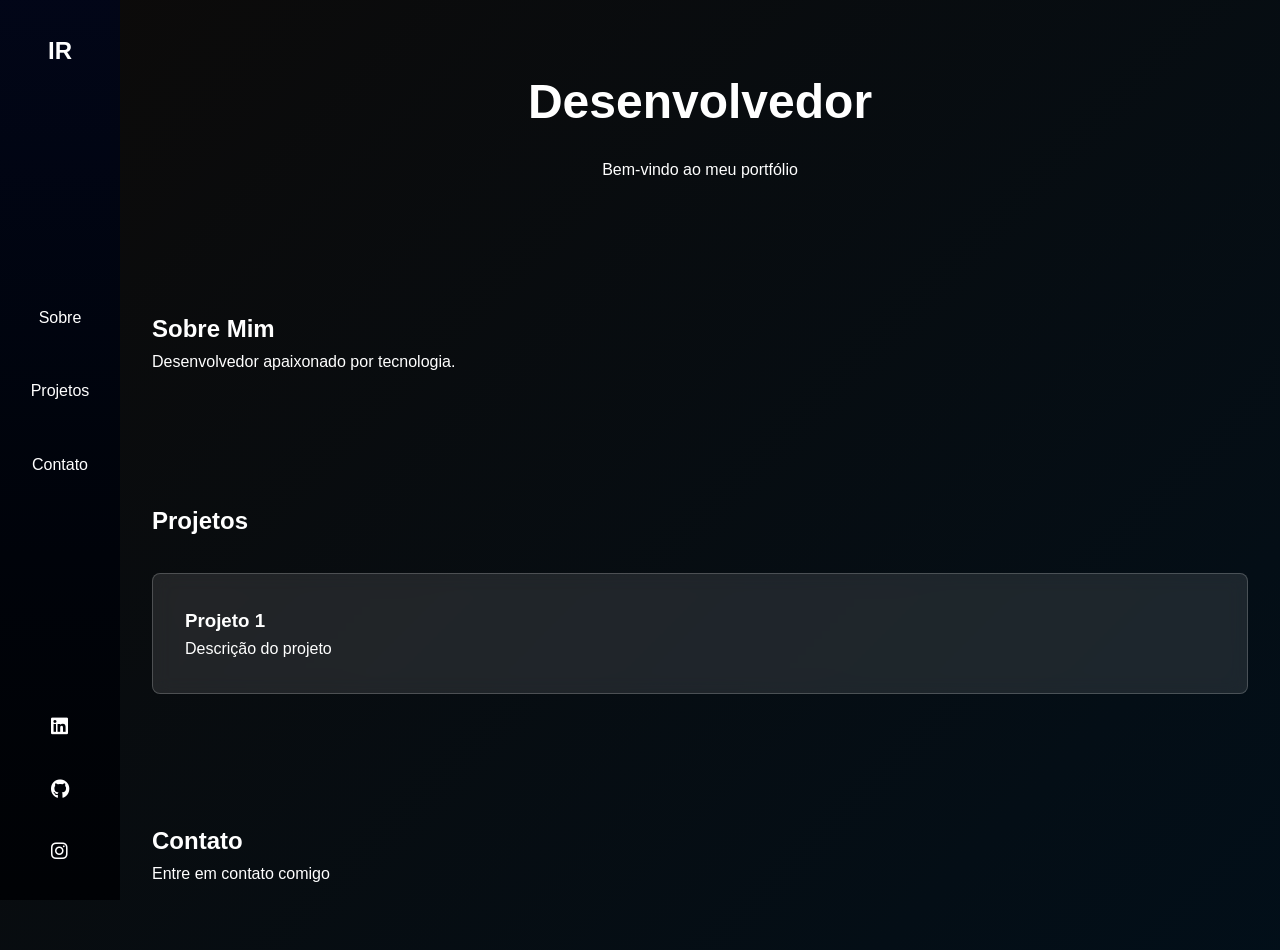
==== index.html @ 5c01c6f6 "Refactor portfolio layout and styles; add social icons and improve responsiveness" ====
<!DOCTYPE html>
<html lang="pt-BR">
<head>
    <meta charset="UTF-8">
    <meta name="viewport" content="width=device-width, initial-scale=1.0">
    <title>Icaro - Portfólio</title>
    <link rel="stylesheet" href="https://cdnjs.cloudflare.com/ajax/libs/font-awesome/6.0.0/css/all.min.css">
    <link rel="stylesheet" href="style.css">
</head>
<body>
    <header>
        <nav>
            <div class="logo">IR</div>
            <ul>
                <li><a href="#sobre">Sobre</a></li>
                <li><a href="#projetos">Projetos</a></li>
                <li><a href="#contato">Contato</a></li>
            </ul>
            <div class="social-icons">
                <a href="#" target="_blank"><i class="fab fa-linkedin"></i></a>
                <a href="#" target="_blank"><i class="fab fa-github"></i></a>
                <a href="#" target="_blank"><i class="fab fa-instagram"></i></a>
            </div>
        </nav>
    </header>

    <main>
        <section id="hero">
            <h2>Desenvolvedor</h2>
            <p>Bem-vindo ao meu portfólio</p>
        </section>

        <section id="sobre">
            <h2>Sobre Mim</h2>
            <p>Desenvolvedor apaixonado por tecnologia.</p>
        </section>

        <section id="projetos">
            <h2>Projetos</h2>
            <div class="projetos-grid">
                <div class="projeto">
                    <h3>Projeto 1</h3>
                    <p>Descrição do projeto</p>
                </div>
            </div>
        </section>

        <section id="contato">
            <h2>Contato</h2>
            <p>Entre em contato comigo</p>
        </section>
    </main>

    <script src="script.js"></script>
</body>
</html>
---- style.css ----
* {
    
    margin: 0;
    padding: 0;
    box-sizing: border-box;
}

body {
    background: linear-gradient(135deg, oklch(14.7% 0.004 49.25), oklch(16% 0.03 240));
    font-family: Arial, sans-serif;
    line-height: 1.6;
    color: white;
    min-height: 100vh;
}

header {
    background: linear-gradient(180deg, oklch(12.9% 0.042 264.695), oklch(10% 0.03 250), oklch(8% 0.02 240));
    color: white;
    position: fixed;
    left: 0;
    top: 0;
    height: 100vh;
    width: 120px;
    z-index: 1000;
}

nav {
    display: flex;
    flex-direction: column;
    align-items: center;
    justify-content: space-between;
    height: 100%;
    padding: 2rem 0;
}

nav ul {
    display: flex;
    flex-direction: column;
    list-style: none;
    gap: 3rem;
    text-align: center;
}

.social-icons {
    display: flex;
    flex-direction: column;
    gap: 2rem;
}

.social-icons a {
    color: white;
    font-size: 1.2rem;
    transition: color 0.3s;
}

.social-icons a:hover {
    color: #ccc;
}

.logo {
    font-size: 1.5rem;
    font-weight: bold;
    color: white;
}

nav a {
    color: white;
    text-decoration: none;
}

main {
    margin-left: 120px;
}

section {
    padding: 4rem 2rem;
    max-width: 1200px;
    margin: 0 auto;
}

#hero {
    text-align: center;
    background: transparent;
}

#hero h2 {
    font-size: 3rem;
    margin-bottom: 1rem;
}

.projetos-grid {
    display: grid;
    grid-template-columns: repeat(auto-fit, minmax(300px, 1fr));
    gap: 2rem;
    margin-top: 2rem;
}

.projeto {
    background: rgba(255, 255, 255, 0.1);
    backdrop-filter: blur(10px);
    padding: 2rem;
    border-radius: 8px;
    border: 1px solid rgba(255, 255, 255, 0.2);
}

@media (max-width: 768px) {
    header {
        width: 100%;
        height: 60px;
        bottom: 0;
        top: auto;
    }
    
    nav {
        flex-direction: row;
        justify-content: space-around;
        padding: 1rem;
        gap: 1rem;
    }
    
    nav ul {
        flex-direction: row;
        gap: 1rem;
    }
    
    main {
        margin-left: 0;
        margin-bottom: 60px;
    }
    
    .social-icons {
        flex-direction: row;
        gap: 1rem;
    }
    
    #hero h2 {
        font-size: 2rem;
    }
}
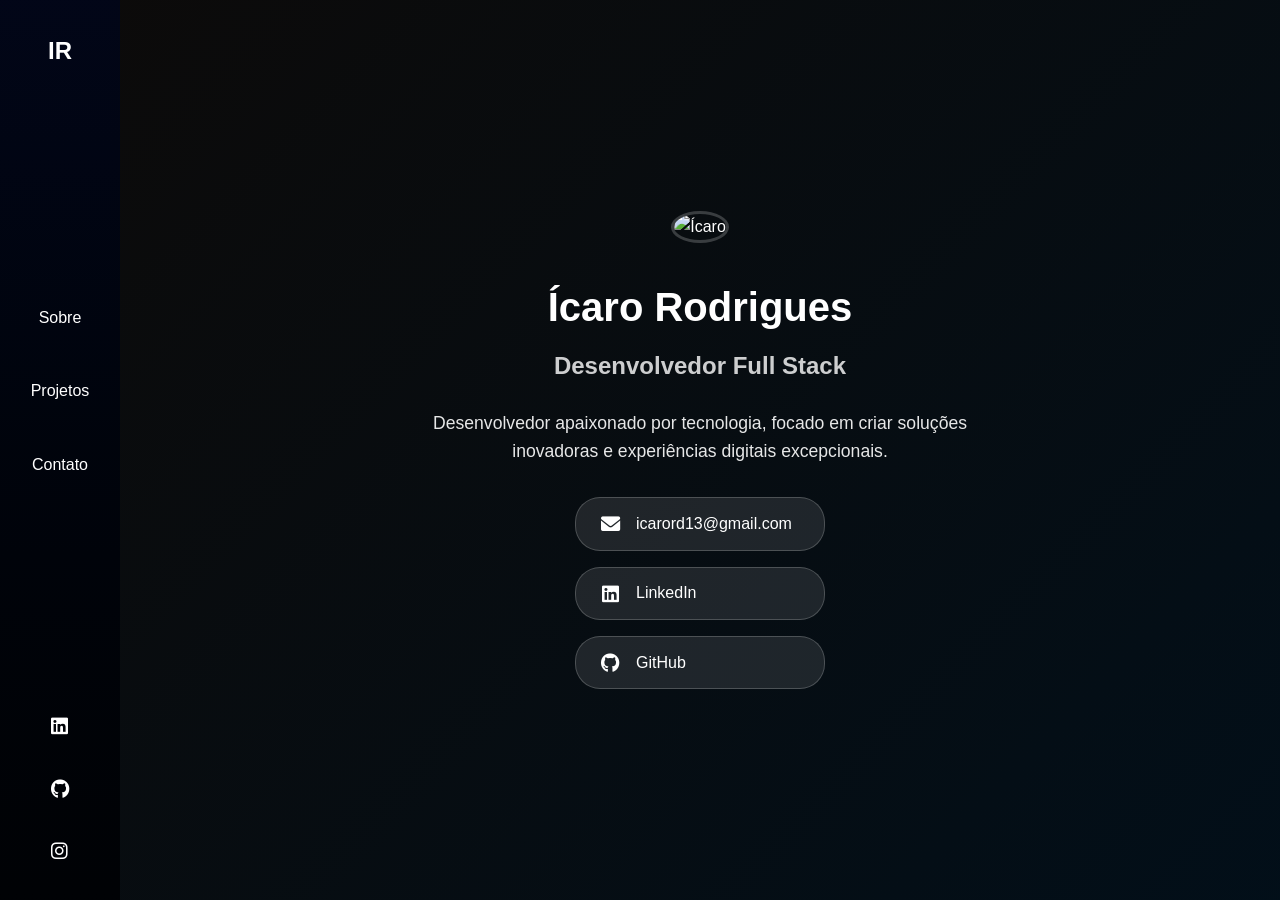
==== commit fd524835: "Add contact and projects pages; enhance about section and styles" ====
--- a/index.html
+++ b/index.html
@@ -12,9 +12,9 @@
         <nav>
             <div class="logo">IR</div>
             <ul>
-                <li><a href="#sobre">Sobre</a></li>
-                <li><a href="#projetos">Projetos</a></li>
-                <li><a href="#contato">Contato</a></li>
+                <li><a href="sobre.html">Sobre</a></li>
+                <li><a href="projetos.html">Projetos</a></li>
+                <li><a href="contato.html">Contato</a></li>
             </ul>
             <div class="social-icons">
                 <a href="#" target="_blank"><i class="fab fa-linkedin"></i></a>
@@ -25,29 +25,30 @@
     </header>
 
     <main>
-        <section id="hero">
-            <h2>Desenvolvedor</h2>
-            <p>Bem-vindo ao meu portfólio</p>
-        </section>
-
-        <section id="sobre">
-            <h2>Sobre Mim</h2>
-            <p>Desenvolvedor apaixonado por tecnologia.</p>
-        </section>
-
-        <section id="projetos">
-            <h2>Projetos</h2>
-            <div class="projetos-grid">
-                <div class="projeto">
-                    <h3>Projeto 1</h3>
-                    <p>Descrição do projeto</p>
+        <section class="home-content">
+            <div class="profile-section">
+                <div class="profile-photo">
+                    <img src="https://via.placeholder.com/200x200/333/fff?text=IR" alt="Ícaro">
+                </div>
+                <h1>Ícaro Rodrigues</h1>
+                <h2>Desenvolvedor Full Stack</h2>
+                <p class="mini-bio">Desenvolvedor apaixonado por tecnologia, focado em criar soluções inovadoras e experiências digitais excepcionais.</p>
+                
+                <div class="home-contacts">
+                    <a href="mailto:icarord13@gmail.com" class="contact-link">
+                        <i class="fas fa-envelope"></i>
+                        <span>icarord13@gmail.com</span>
+                    </a>
+                    <a href="https://www.linkedin.com/in/icarorod21/" target="_blank" class="contact-link">
+                        <i class="fab fa-linkedin"></i>
+                        <span>LinkedIn</span>
+                    </a>
+                    <a href="https://github.com/IcaroSantos21" target="_blank" class="contact-link">
+                        <i class="fab fa-github"></i>
+                        <span>GitHub</span>
+                    </a>
                 </div>
             </div>
-        </section>
-
-        <section id="contato">
-            <h2>Contato</h2>
-            <p>Entre em contato comigo</p>
         </section>
     </main>
 
--- a/style.css
+++ b/style.css
@@ -57,6 +57,195 @@
     color: #ccc;
 }
 
+.logo a {
+    color: white;
+    text-decoration: none;
+}
+
+.active {
+    color: #ccc !important;
+}
+
+.page-content {
+    padding: 4rem 2rem;
+    max-width: 800px;
+    margin: 0 auto;
+}
+
+.about-content h3 {
+    margin: 2rem 0 1rem 0;
+}
+
+.skills-list {
+    list-style: none;
+    display: flex;
+    flex-wrap: wrap;
+    gap: 1rem;
+    margin: 1rem 0;
+}
+
+.skills-list li {
+    background: rgba(255, 255, 255, 0.1);
+    padding: 0.5rem 1rem;
+    border-radius: 20px;
+    border: 1px solid rgba(255, 255, 255, 0.2);
+}
+
+.projeto-links {
+    margin-top: 1rem;
+    display: flex;
+    gap: 1rem;
+}
+
+.projeto-links a {
+    color: white;
+    text-decoration: none;
+    padding: 0.5rem 1rem;
+    background: rgba(255, 255, 255, 0.1);
+    border-radius: 5px;
+    border: 1px solid rgba(255, 255, 255, 0.2);
+    transition: background 0.3s;
+}
+
+.projeto-links a:hover {
+    background: rgba(255, 255, 255, 0.2);
+}
+
+.contact-info {
+    margin: 2rem 0;
+}
+
+.contact-item {
+    display: flex;
+    align-items: center;
+    gap: 1rem;
+    margin: 1rem 0;
+    font-size: 1.1rem;
+}
+
+.contact-item i {
+    width: 20px;
+    text-align: center;
+}
+
+.contact-form {
+    display: flex;
+    flex-direction: column;
+    gap: 1rem;
+    max-width: 500px;
+    margin-top: 2rem;
+}
+
+.contact-form input,
+.contact-form textarea {
+    padding: 1rem;
+    border: 1px solid rgba(255, 255, 255, 0.2);
+    border-radius: 5px;
+    background: rgba(255, 255, 255, 0.1);
+    color: white;
+    font-family: inherit;
+}
+
+.contact-form input::placeholder,
+.contact-form textarea::placeholder {
+    color: rgba(255, 255, 255, 0.7);
+}
+
+.contact-form button {
+    padding: 1rem;
+    background: rgba(255, 255, 255, 0.1);
+    color: white;
+    border: 1px solid rgba(255, 255, 255, 0.2);
+    border-radius: 5px;
+    cursor: pointer;
+    font-size: 1rem;
+    transition: background 0.3s;
+}
+
+.contact-form button:hover {
+    background: rgba(255, 255, 255, 0.2);
+}
+
+.contact-item a {
+    color: white;
+    text-decoration: none;
+}
+
+.home-content {
+    display: flex;
+    align-items: center;
+    justify-content: center;
+    min-height: 100vh;
+    padding: 2rem;
+}
+
+.profile-section {
+    text-align: center;
+    max-width: 600px;
+}
+
+.profile-photo {
+    margin-bottom: 2rem;
+}
+
+.profile-photo img {
+    width: 200px;
+    height: 200px;
+    border-radius: 50%;
+    border: 3px solid rgba(255, 255, 255, 0.2);
+}
+
+.profile-section h1 {
+    font-size: 2.5rem;
+    margin-bottom: 0.5rem;
+}
+
+.profile-section h2 {
+    font-size: 1.5rem;
+    color: rgba(255, 255, 255, 0.8);
+    margin-bottom: 1.5rem;
+}
+
+.mini-bio {
+    font-size: 1.1rem;
+    line-height: 1.6;
+    margin-bottom: 2rem;
+    color: rgba(255, 255, 255, 0.9);
+}
+
+.home-contacts {
+    display: flex;
+    flex-direction: column;
+    gap: 1rem;
+    align-items: center;
+}
+
+.contact-link {
+    display: flex;
+    align-items: center;
+    gap: 1rem;
+    color: white;
+    text-decoration: none;
+    padding: 0.8rem 1.5rem;
+    background: rgba(255, 255, 255, 0.1);
+    border-radius: 25px;
+    border: 1px solid rgba(255, 255, 255, 0.2);
+    transition: all 0.3s;
+    min-width: 250px;
+    justify-content: flex-start;
+}
+
+.contact-link:hover {
+    background: rgba(255, 255, 255, 0.2);
+    transform: translateY(-2px);
+}
+
+.contact-link i {
+    font-size: 1.2rem;
+    width: 20px;
+    text-align: center;
+}
+
 .logo {
     font-size: 1.5rem;
     font-weight: bold;
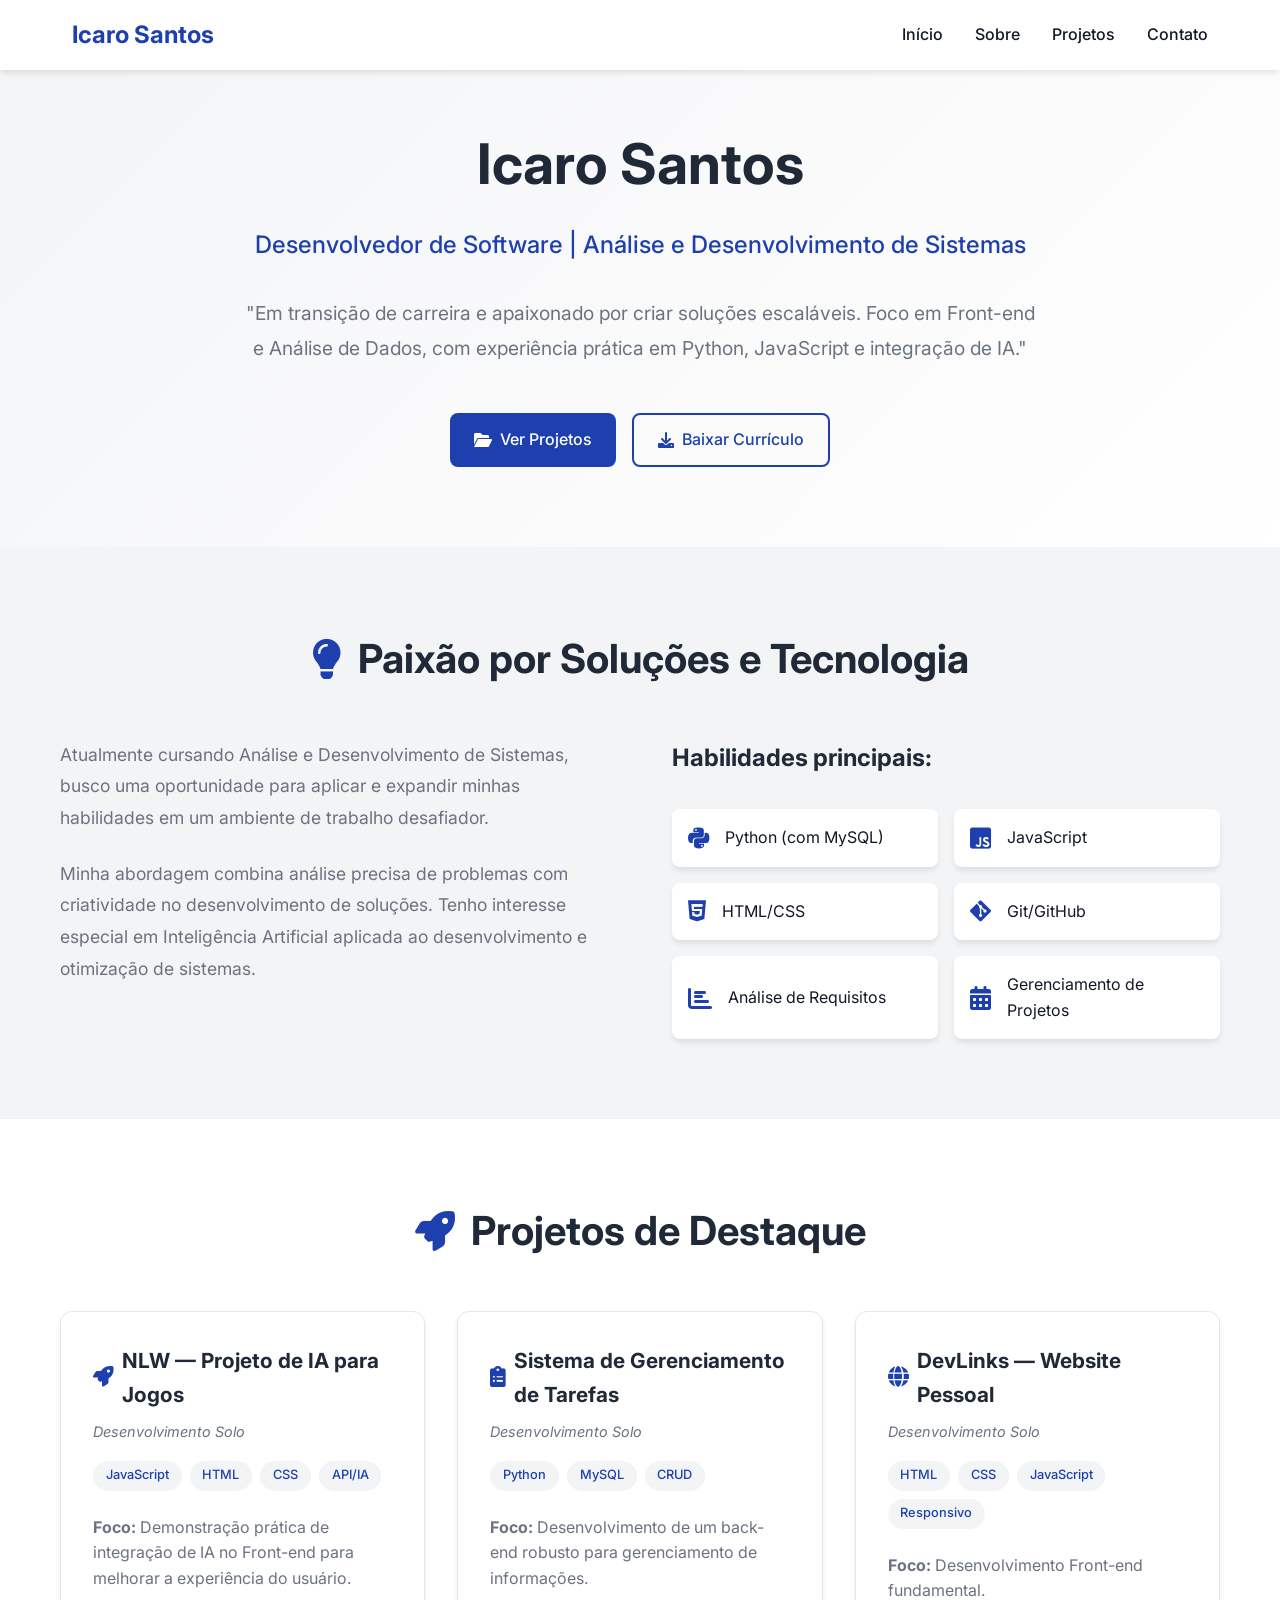
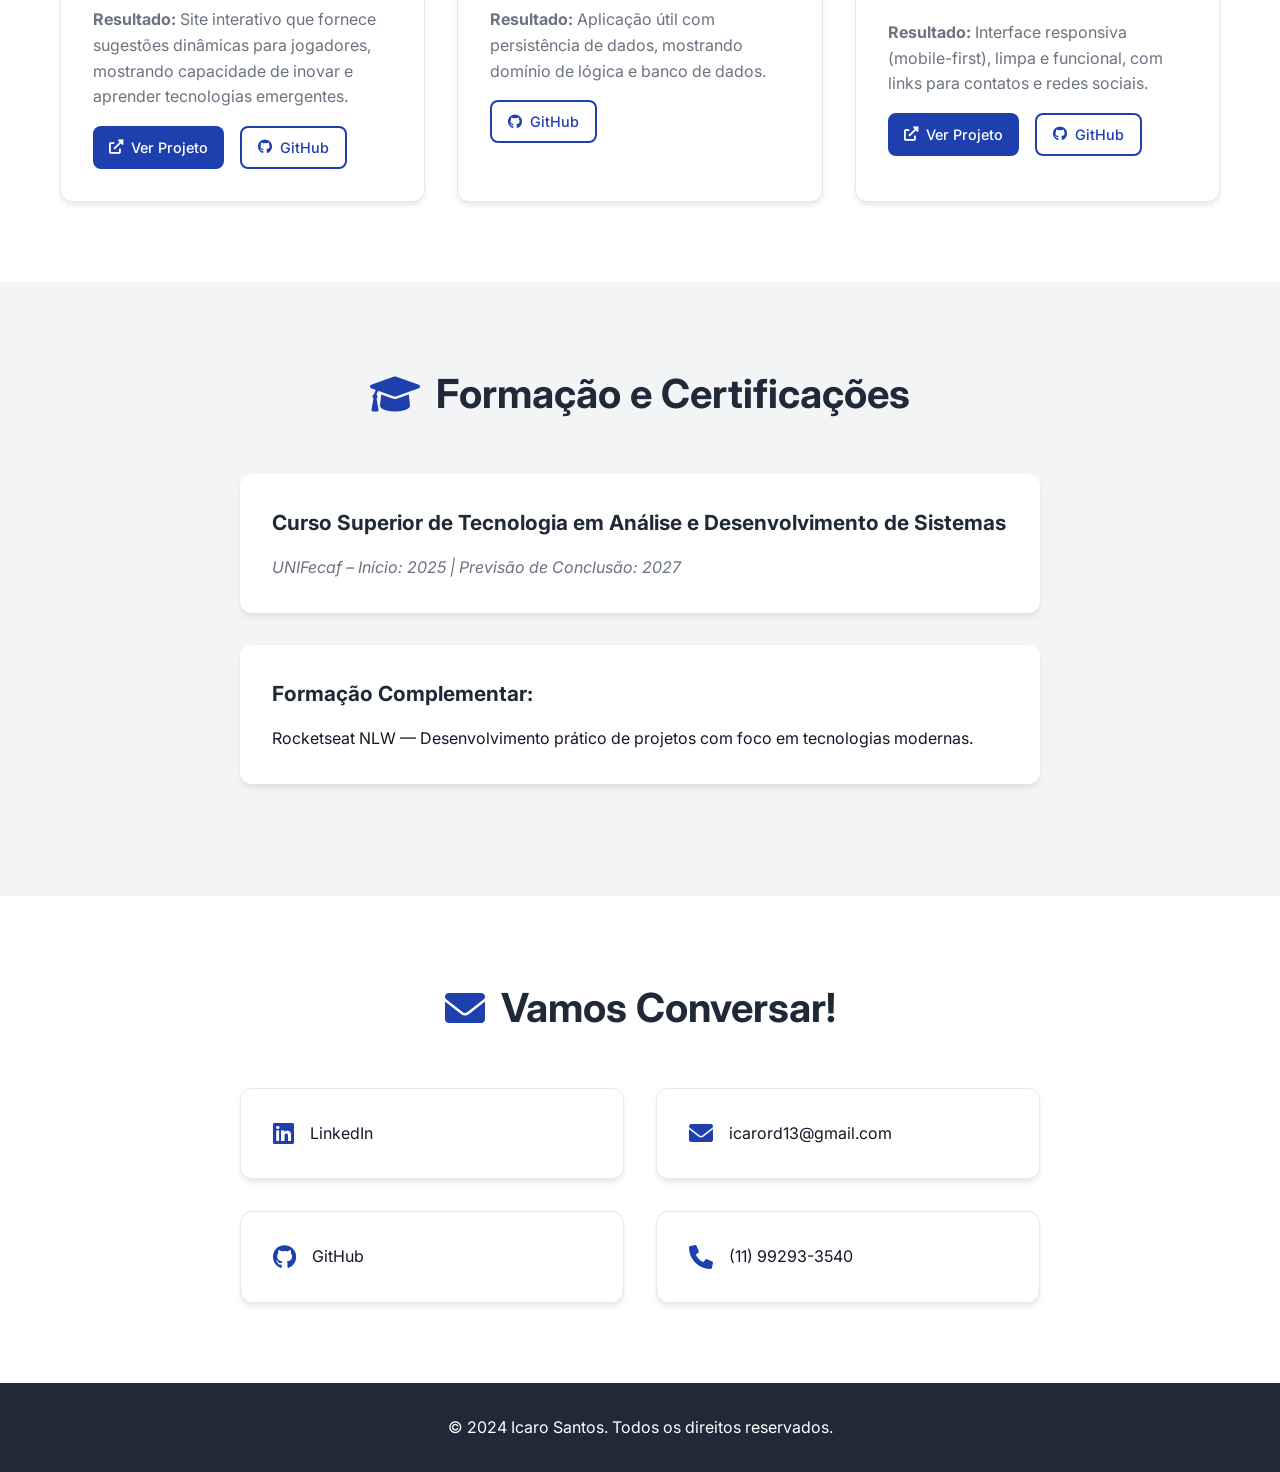
==== commit 905a7317: "finalization" ====
--- a/index.html
+++ b/index.html
@@ -3,54 +3,254 @@
 <head>
     <meta charset="UTF-8">
     <meta name="viewport" content="width=device-width, initial-scale=1.0">
-    <title>Icaro - Portfólio</title>
+    <title>Icaro Santos - Desenvolvedor de Software</title>
+    <link rel="stylesheet" href="style.css">
+    <link href="https://fonts.googleapis.com/css2?family=Inter:wght@300;400;500;600;700&display=swap" rel="stylesheet">
     <link rel="stylesheet" href="https://cdnjs.cloudflare.com/ajax/libs/font-awesome/6.0.0/css/all.min.css">
-    <link rel="stylesheet" href="style.css">
 </head>
 <body>
-    <header>
-        <nav>
-            <div class="logo">IR</div>
-            <ul>
-                <li><a href="sobre.html">Sobre</a></li>
-                <li><a href="projetos.html">Projetos</a></li>
-                <li><a href="contato.html">Contato</a></li>
+    <!-- Header -->
+    <header class="header">
+        <nav class="nav">
+            <div class="nav-logo">
+                <h2>Icaro Santos</h2>
+            </div>
+            <ul class="nav-menu">
+                <li><a href="#home">Início</a></li>
+                <li><a href="#about">Sobre</a></li>
+                <li><a href="#projetos">Projetos</a></li>
+                <li><a href="#contato">Contato</a></li>
             </ul>
-            <div class="social-icons">
-                <a href="#" target="_blank"><i class="fab fa-linkedin"></i></a>
-                <a href="#" target="_blank"><i class="fab fa-github"></i></a>
-                <a href="#" target="_blank"><i class="fab fa-instagram"></i></a>
+            <div class="hamburger">
+                <span></span>
+                <span></span>
+                <span></span>
             </div>
         </nav>
     </header>
 
-    <main>
-        <section class="home-content">
-            <div class="profile-section">
-                <div class="profile-photo">
-                    <img src="https://via.placeholder.com/200x200/333/fff?text=IR" alt="Ícaro">
-                </div>
-                <h1>Ícaro Rodrigues</h1>
-                <h2>Desenvolvedor Full Stack</h2>
-                <p class="mini-bio">Desenvolvedor apaixonado por tecnologia, focado em criar soluções inovadoras e experiências digitais excepcionais.</p>
-                
-                <div class="home-contacts">
-                    <a href="mailto:icarord13@gmail.com" class="contact-link">
-                        <i class="fas fa-envelope"></i>
-                        <span>icarord13@gmail.com</span>
+    <!-- Hero Section -->
+    <section id="home" class="hero">
+        <div class="container">
+            <div class="hero-content">
+                <h1 class="hero-title">Icaro Santos</h1>
+                <h2 class="hero-subtitle">Desenvolvedor de Software | Análise e Desenvolvimento de Sistemas</h2>
+                <p class="hero-description">
+                    "Em transição de carreira e apaixonado por criar soluções escaláveis. 
+                    Foco em Front-end e Análise de Dados, com experiência prática em Python, 
+                    JavaScript e integração de IA."
+                </p>
+                <div class="hero-buttons">
+                    <a href="#projetos" class="btn btn-primary">
+                        <i class="fas fa-folder-open"></i> Ver Projetos
                     </a>
-                    <a href="https://www.linkedin.com/in/icarorod21/" target="_blank" class="contact-link">
-                        <i class="fab fa-linkedin"></i>
-                        <span>LinkedIn</span>
+                    <a href="./cv/Curriculo_IcaroRodriguesSantos.pdf" class="btn btn-secondary" id="download-cv">
+                        <i class="fas fa-download"></i> Baixar Currículo
                     </a>
-                    <a href="https://github.com/IcaroSantos21" target="_blank" class="contact-link">
-                        <i class="fab fa-github"></i>
-                        <span>GitHub</span>
-                    </a>
-                </div>
-            </div>
-        </section>
-    </main>
+                </div>
+            </div>
+        </div>
+    </section>
+
+    <!-- About Section -->
+    <section id="about" class="about">
+        <div class="container">
+            <h2 class="section-title">
+                <i class="fas fa-lightbulb"></i> Paixão por Soluções e Tecnologia
+            </h2>
+            <div class="about-content">
+                <div class="about-text">
+                    <p>
+                        Atualmente cursando Análise e Desenvolvimento de Sistemas, busco uma 
+                        oportunidade para aplicar e expandir minhas habilidades em um ambiente 
+                        de trabalho desafiador.
+                    </p>
+                    <p>
+                        Minha abordagem combina análise precisa de problemas com criatividade no 
+                        desenvolvimento de soluções. Tenho interesse especial em Inteligência 
+                        Artificial aplicada ao desenvolvimento e otimização de sistemas.
+                    </p>
+                </div>
+                <div class="skills">
+                    <h3>Habilidades principais:</h3>
+                    <div class="skills-grid">
+                        <div class="skill-item">
+                            <i class="fab fa-python"></i>
+                            <span>Python (com MySQL)</span>
+                        </div>
+                        <div class="skill-item">
+                            <i class="fab fa-js-square"></i>
+                            <span>JavaScript</span>
+                        </div>
+                        <div class="skill-item">
+                            <i class="fab fa-html5"></i>
+                            <span>HTML/CSS</span>
+                        </div>
+                        <div class="skill-item">
+                            <i class="fab fa-git-alt"></i>
+                            <span>Git/GitHub</span>
+                        </div>
+                        <div class="skill-item">
+                            <i class="fas fa-chart-bar"></i>
+                            <span>Análise de Requisitos</span>
+                        </div>
+                        <div class="skill-item">
+                            <i class="fas fa-calendar-alt"></i>
+                            <span>Gerenciamento de Projetos</span>
+                        </div>
+                    </div>
+                </div>
+            </div>
+        </div>
+    </section>
+
+    <!-- Projects Section -->
+    <section id="projetos" class="projects">
+        <div class="container">
+            <h2 class="section-title">
+                <i class="fas fa-rocket"></i> Projetos de Destaque
+            </h2>
+            <div class="projects-grid">
+                <!-- Project 1 -->
+                <div class="project-card">
+                    <div class="project-header">
+                        <h3><i class="fas fa-rocket"></i> NLW — Projeto de IA para Jogos</h3>
+                        <span class="project-role">Desenvolvimento Solo</span>
+                    </div>
+                    <div class="project-skills">
+                        <span class="skill-tag">JavaScript</span>
+                        <span class="skill-tag">HTML</span>
+                        <span class="skill-tag">CSS</span>
+                        <span class="skill-tag">API/IA</span>
+                    </div>
+                    <p class="project-description">
+                        <strong>Foco:</strong> Demonstração prática de integração de IA no Front-end 
+                        para melhorar a experiência do usuário.
+                    </p>
+                    <p class="project-result">
+                        <strong>Resultado:</strong> Site interativo que fornece sugestões dinâmicas 
+                        para jogadores, mostrando capacidade de inovar e aprender tecnologias emergentes.
+                    </p>
+                    <div class="project-links">
+                        <a href="https://icarosantos21.github.io/NLW/" target="_blank" class="btn btn-small btn-primary">
+                            <i class="fas fa-external-link-alt"></i> Ver Projeto
+                        </a>
+                        <a href="https://github.com/IcaroSantos21/NLW" target="_blank" class="btn btn-small btn-secondary">
+                            <i class="fab fa-github"></i> GitHub
+                        </a>
+                    </div>
+                </div>
+
+                <!-- Project 2 -->
+                <div class="project-card">
+                    <div class="project-header">
+                        <h3><i class="fas fa-clipboard-list"></i> Sistema de Gerenciamento de Tarefas</h3>
+                        <span class="project-role">Desenvolvimento Solo</span>
+                    </div>
+                    <div class="project-skills">
+                        <span class="skill-tag">Python</span>
+                        <span class="skill-tag">MySQL</span>
+                        <span class="skill-tag">CRUD</span>
+                    </div>
+                    <p class="project-description">
+                        <strong>Foco:</strong> Desenvolvimento de um back-end robusto para 
+                        gerenciamento de informações.
+                    </p>
+                    <p class="project-result">
+                        <strong>Resultado:</strong> Aplicação útil com persistência de dados, 
+                        mostrando domínio de lógica e banco de dados.
+                    </p>
+                    <div class="project-links">
+                        <a href="https://github.com/IcaroSantos21/gerenciador_de_tarefas" target="_blank" class="btn btn-small btn-secondary">
+                            <i class="fab fa-github"></i> GitHub
+                        </a>
+                    </div>
+                </div>
+
+                <!-- Project 3 -->
+                <div class="project-card">
+                    <div class="project-header">
+                        <h3><i class="fas fa-globe"></i> DevLinks — Website Pessoal</h3>
+                        <span class="project-role">Desenvolvimento Solo</span>
+                    </div>
+                    <div class="project-skills">
+                        <span class="skill-tag">HTML</span>
+                        <span class="skill-tag">CSS</span>
+                        <span class="skill-tag">JavaScript</span>
+                        <span class="skill-tag">Responsivo</span>
+                    </div>
+                    <p class="project-description">
+                        <strong>Foco:</strong> Desenvolvimento Front-end fundamental.
+                    </p>
+                    <p class="project-result">
+                        <strong>Resultado:</strong> Interface responsiva (mobile-first), limpa e 
+                        funcional, com links para contatos e redes sociais.
+                    </p>
+                    <div class="project-links">
+                        <a href="https://icarosantos21.github.io/Projeto/" target="_blank" class="btn btn-small btn-primary">
+                            <i class="fas fa-external-link-alt"></i> Ver Projeto
+                        </a>
+                        <a href="https://github.com/IcaroSantos21/Projeto" target="_blank" class="btn btn-small btn-secondary">
+                            <i class="fab fa-github"></i> GitHub
+                        </a>
+                    </div>
+                </div>
+            </div>
+        </div>
+    </section>
+
+    <!-- Education Section -->
+    <section class="education">
+        <div class="container">
+            <h2 class="section-title">
+                <i class="fas fa-graduation-cap"></i> Formação e Certificações
+            </h2>
+            <div class="education-content">
+                <div class="education-item">
+                    <h3>Curso Superior de Tecnologia em Análise e Desenvolvimento de Sistemas</h3>
+                    <p class="education-institution">UNIFecaf – Início: 2025 | Previsão de Conclusão: 2027</p>
+                </div>
+                <div class="education-item">
+                    <h3>Formação Complementar:</h3>
+                    <p>Rocketseat NLW — Desenvolvimento prático de projetos com foco em tecnologias modernas.</p>
+                </div>
+            </div>
+        </div>
+    </section>
+
+    <!-- Contact Section -->
+    <section id="contato" class="contact">
+        <div class="container">
+            <h2 class="section-title">
+                <i class="fas fa-envelope"></i> Vamos Conversar!
+            </h2>
+            <div class="contact-grid">
+                <a href="https://linkedin.com/in/icarorod21" class="contact-item" target="_blank">
+                    <i class="fab fa-linkedin"></i>
+                    <span>LinkedIn</span>
+                </a>
+                <a href="mailto:icarord13@gmail.com" class="contact-item">
+                    <i class="fas fa-envelope"></i>
+                    <span>icarord13@gmail.com</span>
+                </a>
+                <a href="https://github.com/IcaroSantos21" class="contact-item" target="_blank">
+                    <i class="fab fa-github"></i>
+                    <span>GitHub</span>
+                </a>
+                <a href="tel:+5511992933540" class="contact-item">
+                    <i class="fas fa-phone"></i>
+                    <span>(11) 99293-3540</span>
+                </a>
+            </div>
+        </div>
+    </section>
+
+    <!-- Footer -->
+    <footer class="footer">
+        <div class="container">
+            <p>&copy; 2024 Icaro Santos. Todos os direitos reservados.</p>
+        </div>
+    </footer>
 
     <script src="script.js"></script>
 </body>
--- a/style.css
+++ b/style.css
@@ -1,328 +1,504 @@
+/* Reset e configurações básicas */
 * {
-    
     margin: 0;
     padding: 0;
     box-sizing: border-box;
 }
 
+:root {
+    --primary-color: #1e40af;
+    --secondary-color: #3b82f6;
+    --accent-color: #06b6d4;
+    --dark-color: #1f2937;
+    --gray-color: #6b7280;
+    --light-gray: #f3f4f6;
+    --white: #ffffff;
+    --text-dark: #111827;
+    --text-light: #6b7280;
+    --border-color: #e5e7eb;
+    --shadow: 0 4px 6px -1px rgba(0, 0, 0, 0.1);
+    --shadow-lg: 0 10px 15px -3px rgba(0, 0, 0, 0.1);
+}
+
 body {
-    background: linear-gradient(135deg, oklch(14.7% 0.004 49.25), oklch(16% 0.03 240));
-    font-family: Arial, sans-serif;
+    font-family: 'Inter', sans-serif;
     line-height: 1.6;
-    color: white;
-    min-height: 100vh;
-}
-
-header {
-    background: linear-gradient(180deg, oklch(12.9% 0.042 264.695), oklch(10% 0.03 250), oklch(8% 0.02 240));
-    color: white;
+    color: var(--text-dark);
+    background-color: var(--white);
+}
+
+.container {
+    max-width: 1200px;
+    margin: 0 auto;
+    padding: 0 20px;
+}
+
+/* Header */
+.header {
     position: fixed;
-    left: 0;
     top: 0;
-    height: 100vh;
-    width: 120px;
+    width: 100%;
+    background: rgba(255, 255, 255, 0.95);
+    backdrop-filter: blur(10px);
     z-index: 1000;
-}
-
-nav {
-    display: flex;
+    box-shadow: var(--shadow);
+}
+
+.nav {
+    display: flex;
+    justify-content: space-between;
+    align-items: center;
+    padding: 1rem 2rem;
+    max-width: 1200px;
+    margin: 0 auto;
+}
+
+.nav-logo h2 {
+    color: var(--primary-color);
+    font-weight: 700;
+}
+
+.nav-menu {
+    display: flex;
+    list-style: none;
+    gap: 2rem;
+}
+
+.nav-menu a {
+    text-decoration: none;
+    color: var(--text-dark);
+    font-weight: 500;
+    transition: color 0.3s ease;
+}
+
+.nav-menu a:hover {
+    color: var(--primary-color);
+}
+
+.hamburger {
+    display: none;
     flex-direction: column;
+    cursor: pointer;
+}
+
+.hamburger span {
+    width: 25px;
+    height: 3px;
+    background: var(--primary-color);
+    margin: 3px 0;
+    transition: 0.3s;
+}
+
+/* Hero Section */
+.hero {
+    padding: 120px 0 80px;
+    background: linear-gradient(135deg, var(--light-gray) 0%, var(--white) 100%);
+    text-align: center;
+}
+
+.hero-title {
+    font-size: 3.5rem;
+    font-weight: 700;
+    color: var(--dark-color);
+    margin-bottom: 1rem;
+}
+
+.hero-subtitle {
+    font-size: 1.5rem;
+    color: var(--primary-color);
+    font-weight: 500;
+    margin-bottom: 2rem;
+}
+
+.hero-description {
+    font-size: 1.2rem;
+    color: var(--text-light);
+    max-width: 800px;
+    margin: 0 auto 3rem;
+    line-height: 1.8;
+}
+
+.hero-buttons {
+    display: flex;
+    gap: 1rem;
+    justify-content: center;
+    flex-wrap: wrap;
+}
+
+/* Buttons */
+.btn {
+    display: inline-flex;
     align-items: center;
-    justify-content: space-between;
-    height: 100%;
-    padding: 2rem 0;
-}
-
-nav ul {
-    display: flex;
-    flex-direction: column;
-    list-style: none;
-    gap: 3rem;
+    gap: 0.5rem;
+    padding: 12px 24px;
+    border-radius: 8px;
+    text-decoration: none;
+    font-weight: 500;
+    transition: all 0.3s ease;
+    border: none;
+    cursor: pointer;
+}
+
+.btn-primary {
+    background: var(--primary-color);
+    color: var(--white);
+}
+
+.btn-primary:hover {
+    background: var(--secondary-color);
+    transform: translateY(-2px);
+    box-shadow: var(--shadow-lg);
+}
+
+.btn-secondary {
+    background: transparent;
+    color: var(--primary-color);
+    border: 2px solid var(--primary-color);
+}
+
+.btn-secondary:hover {
+    background: var(--primary-color);
+    color: var(--white);
+    transform: translateY(-2px);
+}
+
+.btn-small {
+    padding: 8px 16px;
+    font-size: 0.9rem;
+}
+
+/* Sections */
+section {
+    padding: 80px 0;
+}
+
+.section-title {
+    font-size: 2.5rem;
     text-align: center;
-}
-
-.social-icons {
-    display: flex;
-    flex-direction: column;
+    margin-bottom: 3rem;
+    color: var(--dark-color);
+    display: flex;
+    align-items: center;
+    justify-content: center;
+    gap: 1rem;
+}
+
+.section-title i {
+    color: var(--primary-color);
+}
+
+/* About Section */
+.about {
+    background: var(--light-gray);
+}
+
+.about-content {
+    display: grid;
+    grid-template-columns: 1fr 1fr;
+    gap: 4rem;
+    align-items: start;
+}
+
+.about-text p {
+    font-size: 1.1rem;
+    color: var(--text-light);
+    margin-bottom: 1.5rem;
+    line-height: 1.8;
+}
+
+.skills h3 {
+    font-size: 1.5rem;
+    color: var(--dark-color);
+    margin-bottom: 2rem;
+}
+
+.skills-grid {
+    display: grid;
+    grid-template-columns: repeat(auto-fit, minmax(200px, 1fr));
+    gap: 1rem;
+}
+
+.skill-item {
+    display: flex;
+    align-items: center;
+    gap: 1rem;
+    padding: 1rem;
+    background: var(--white);
+    border-radius: 8px;
+    box-shadow: var(--shadow);
+    transition: transform 0.3s ease;
+}
+
+.skill-item:hover {
+    transform: translateY(-2px);
+}
+
+.skill-item i {
+    font-size: 1.5rem;
+    color: var(--primary-color);
+}
+
+/* Projects Section */
+.projects-grid {
+    display: grid;
+    grid-template-columns: repeat(auto-fit, minmax(350px, 1fr));
     gap: 2rem;
 }
 
-.social-icons a {
-    color: white;
-    font-size: 1.2rem;
-    transition: color 0.3s;
-}
-
-.social-icons a:hover {
-    color: #ccc;
-}
-
-.logo a {
-    color: white;
-    text-decoration: none;
-}
-
-.active {
-    color: #ccc !important;
-}
-
-.page-content {
-    padding: 4rem 2rem;
+.project-card {
+    background: var(--white);
+    border-radius: 12px;
+    padding: 2rem;
+    box-shadow: var(--shadow);
+    transition: all 0.3s ease;
+    border: 1px solid var(--border-color);
+}
+
+.project-card:hover {
+    transform: translateY(-5px);
+    box-shadow: var(--shadow-lg);
+}
+
+.project-header {
+    margin-bottom: 1rem;
+}
+
+.project-header h3 {
+    font-size: 1.3rem;
+    color: var(--dark-color);
+    margin-bottom: 0.5rem;
+    display: flex;
+    align-items: center;
+    gap: 0.5rem;
+}
+
+.project-header h3 i {
+    color: var(--primary-color);
+}
+
+.project-role {
+    color: var(--text-light);
+    font-size: 0.9rem;
+    font-style: italic;
+}
+
+.project-skills {
+    display: flex;
+    flex-wrap: wrap;
+    gap: 0.5rem;
+    margin-bottom: 1.5rem;
+}
+
+.skill-tag {
+    background: var(--light-gray);
+    color: var(--primary-color);
+    padding: 0.3rem 0.8rem;
+    border-radius: 20px;
+    font-size: 0.8rem;
+    font-weight: 500;
+}
+
+.project-description,
+.project-result {
+    margin-bottom: 1rem;
+    color: var(--text-light);
+    line-height: 1.6;
+}
+
+.project-links {
+    display: flex;
+    gap: 1rem;
+    flex-wrap: wrap;
+}
+
+/* Education Section */
+.education {
+    background: var(--light-gray);
+}
+
+.education-content {
     max-width: 800px;
     margin: 0 auto;
 }
 
-.about-content h3 {
-    margin: 2rem 0 1rem 0;
-}
-
-.skills-list {
-    list-style: none;
-    display: flex;
-    flex-wrap: wrap;
-    gap: 1rem;
-    margin: 1rem 0;
-}
-
-.skills-list li {
-    background: rgba(255, 255, 255, 0.1);
-    padding: 0.5rem 1rem;
-    border-radius: 20px;
-    border: 1px solid rgba(255, 255, 255, 0.2);
-}
-
-.projeto-links {
-    margin-top: 1rem;
-    display: flex;
-    gap: 1rem;
-}
-
-.projeto-links a {
-    color: white;
-    text-decoration: none;
-    padding: 0.5rem 1rem;
-    background: rgba(255, 255, 255, 0.1);
-    border-radius: 5px;
-    border: 1px solid rgba(255, 255, 255, 0.2);
-    transition: background 0.3s;
-}
-
-.projeto-links a:hover {
-    background: rgba(255, 255, 255, 0.2);
-}
-
-.contact-info {
-    margin: 2rem 0;
+.education-item {
+    background: var(--white);
+    padding: 2rem;
+    border-radius: 12px;
+    margin-bottom: 2rem;
+    box-shadow: var(--shadow);
+}
+
+.education-item h3 {
+    color: var(--dark-color);
+    margin-bottom: 1rem;
+    font-size: 1.3rem;
+}
+
+.education-institution {
+    color: var(--text-light);
+    font-style: italic;
+}
+
+/* Contact Section */
+.contact-grid {
+    display: grid;
+    grid-template-columns: repeat(auto-fit, minmax(250px, 1fr));
+    gap: 2rem;
+    max-width: 800px;
+    margin: 0 auto;
 }
 
 .contact-item {
     display: flex;
     align-items: center;
     gap: 1rem;
-    margin: 1rem 0;
-    font-size: 1.1rem;
+    padding: 2rem;
+    background: var(--white);
+    border-radius: 12px;
+    text-decoration: none;
+    color: var(--text-dark);
+    box-shadow: var(--shadow);
+    transition: all 0.3s ease;
+    border: 1px solid var(--border-color);
+}
+
+.contact-item:hover {
+    transform: translateY(-3px);
+    box-shadow: var(--shadow-lg);
+    color: var(--primary-color);
 }
 
 .contact-item i {
-    width: 20px;
+    font-size: 1.5rem;
+    color: var(--primary-color);
+}
+
+/* Footer */
+.footer {
+    background: var(--dark-color);
+    color: var(--white);
     text-align: center;
-}
-
-.contact-form {
-    display: flex;
-    flex-direction: column;
-    gap: 1rem;
-    max-width: 500px;
-    margin-top: 2rem;
-}
-
-.contact-form input,
-.contact-form textarea {
-    padding: 1rem;
-    border: 1px solid rgba(255, 255, 255, 0.2);
-    border-radius: 5px;
-    background: rgba(255, 255, 255, 0.1);
-    color: white;
-    font-family: inherit;
-}
-
-.contact-form input::placeholder,
-.contact-form textarea::placeholder {
-    color: rgba(255, 255, 255, 0.7);
-}
-
-.contact-form button {
-    padding: 1rem;
-    background: rgba(255, 255, 255, 0.1);
-    color: white;
-    border: 1px solid rgba(255, 255, 255, 0.2);
-    border-radius: 5px;
-    cursor: pointer;
-    font-size: 1rem;
-    transition: background 0.3s;
-}
-
-.contact-form button:hover {
-    background: rgba(255, 255, 255, 0.2);
-}
-
-.contact-item a {
-    color: white;
-    text-decoration: none;
-}
-
-.home-content {
-    display: flex;
-    align-items: center;
-    justify-content: center;
-    min-height: 100vh;
-    padding: 2rem;
-}
-
-.profile-section {
-    text-align: center;
-    max-width: 600px;
-}
-
-.profile-photo {
-    margin-bottom: 2rem;
-}
-
-.profile-photo img {
-    width: 200px;
-    height: 200px;
-    border-radius: 50%;
-    border: 3px solid rgba(255, 255, 255, 0.2);
-}
-
-.profile-section h1 {
-    font-size: 2.5rem;
-    margin-bottom: 0.5rem;
-}
-
-.profile-section h2 {
-    font-size: 1.5rem;
-    color: rgba(255, 255, 255, 0.8);
-    margin-bottom: 1.5rem;
-}
-
-.mini-bio {
-    font-size: 1.1rem;
-    line-height: 1.6;
-    margin-bottom: 2rem;
-    color: rgba(255, 255, 255, 0.9);
-}
-
-.home-contacts {
-    display: flex;
-    flex-direction: column;
-    gap: 1rem;
-    align-items: center;
-}
-
-.contact-link {
-    display: flex;
-    align-items: center;
-    gap: 1rem;
-    color: white;
-    text-decoration: none;
-    padding: 0.8rem 1.5rem;
-    background: rgba(255, 255, 255, 0.1);
-    border-radius: 25px;
-    border: 1px solid rgba(255, 255, 255, 0.2);
-    transition: all 0.3s;
-    min-width: 250px;
-    justify-content: flex-start;
-}
-
-.contact-link:hover {
-    background: rgba(255, 255, 255, 0.2);
-    transform: translateY(-2px);
-}
-
-.contact-link i {
-    font-size: 1.2rem;
-    width: 20px;
-    text-align: center;
-}
-
-.logo {
-    font-size: 1.5rem;
-    font-weight: bold;
-    color: white;
-}
-
-nav a {
-    color: white;
-    text-decoration: none;
-}
-
-main {
-    margin-left: 120px;
-}
-
-section {
-    padding: 4rem 2rem;
-    max-width: 1200px;
-    margin: 0 auto;
-}
-
-#hero {
-    text-align: center;
-    background: transparent;
-}
-
-#hero h2 {
-    font-size: 3rem;
-    margin-bottom: 1rem;
-}
-
-.projetos-grid {
-    display: grid;
-    grid-template-columns: repeat(auto-fit, minmax(300px, 1fr));
-    gap: 2rem;
-    margin-top: 2rem;
-}
-
-.projeto {
-    background: rgba(255, 255, 255, 0.1);
-    backdrop-filter: blur(10px);
-    padding: 2rem;
-    border-radius: 8px;
-    border: 1px solid rgba(255, 255, 255, 0.2);
-}
-
+    padding: 2rem 0;
+}
+
+/* Responsive Design */
 @media (max-width: 768px) {
-    header {
+    .hamburger {
+        display: flex;
+    }
+
+    .nav-menu {
+        position: fixed;
+        left: -100%;
+        top: 70px;
+        flex-direction: column;
+        background-color: var(--white);
         width: 100%;
-        height: 60px;
-        bottom: 0;
-        top: auto;
-    }
-    
-    nav {
-        flex-direction: row;
-        justify-content: space-around;
-        padding: 1rem;
-        gap: 1rem;
-    }
-    
-    nav ul {
-        flex-direction: row;
-        gap: 1rem;
-    }
-    
-    main {
-        margin-left: 0;
-        margin-bottom: 60px;
-    }
-    
-    .social-icons {
-        flex-direction: row;
-        gap: 1rem;
-    }
-    
-    #hero h2 {
+        text-align: center;
+        transition: 0.3s;
+        box-shadow: var(--shadow);
+        padding: 2rem 0;
+    }
+
+    .nav-menu.active {
+        left: 0;
+    }
+
+    .hero-title {
+        font-size: 2.5rem;
+    }
+
+    .hero-subtitle {
+        font-size: 1.2rem;
+    }
+
+    .hero-description {
+        font-size: 1rem;
+    }
+
+    .hero-buttons {
+        flex-direction: column;
+        align-items: center;
+    }
+
+    .about-content {
+        grid-template-columns: 1fr;
+        gap: 2rem;
+    }
+
+    .skills-grid {
+        grid-template-columns: 1fr;
+    }
+
+    .projects-grid {
+        grid-template-columns: 1fr;
+    }
+
+    .contact-grid {
+        grid-template-columns: 1fr;
+    }
+
+    .section-title {
         font-size: 2rem;
-    }
+        flex-direction: column;
+        gap: 0.5rem;
+    }
+
+    .project-links {
+        justify-content: center;
+    }
+}
+
+@media (max-width: 480px) {
+    .container {
+        padding: 0 15px;
+    }
+
+    .nav {
+        padding: 1rem 15px;
+    }
+
+    .hero {
+        padding: 100px 0 60px;
+    }
+
+    .hero-title {
+        font-size: 2rem;
+    }
+
+    section {
+        padding: 60px 0;
+    }
+
+    .project-card,
+    .education-item,
+    .contact-item {
+        padding: 1.5rem;
+    }
+}
+
+/* Smooth scrolling */
+html {
+    scroll-behavior: smooth;
+}
+
+/* Animations */
+@keyframes fadeInUp {
+    from {
+        opacity: 0;
+        transform: translateY(30px);
+    }
+    to {
+        opacity: 1;
+        transform: translateY(0);
+    }
+}
+
+.hero-content,
+.about-content,
+.project-card,
+.education-item,
+.contact-item {
+    animation: fadeInUp 0.6s ease-out;
 }
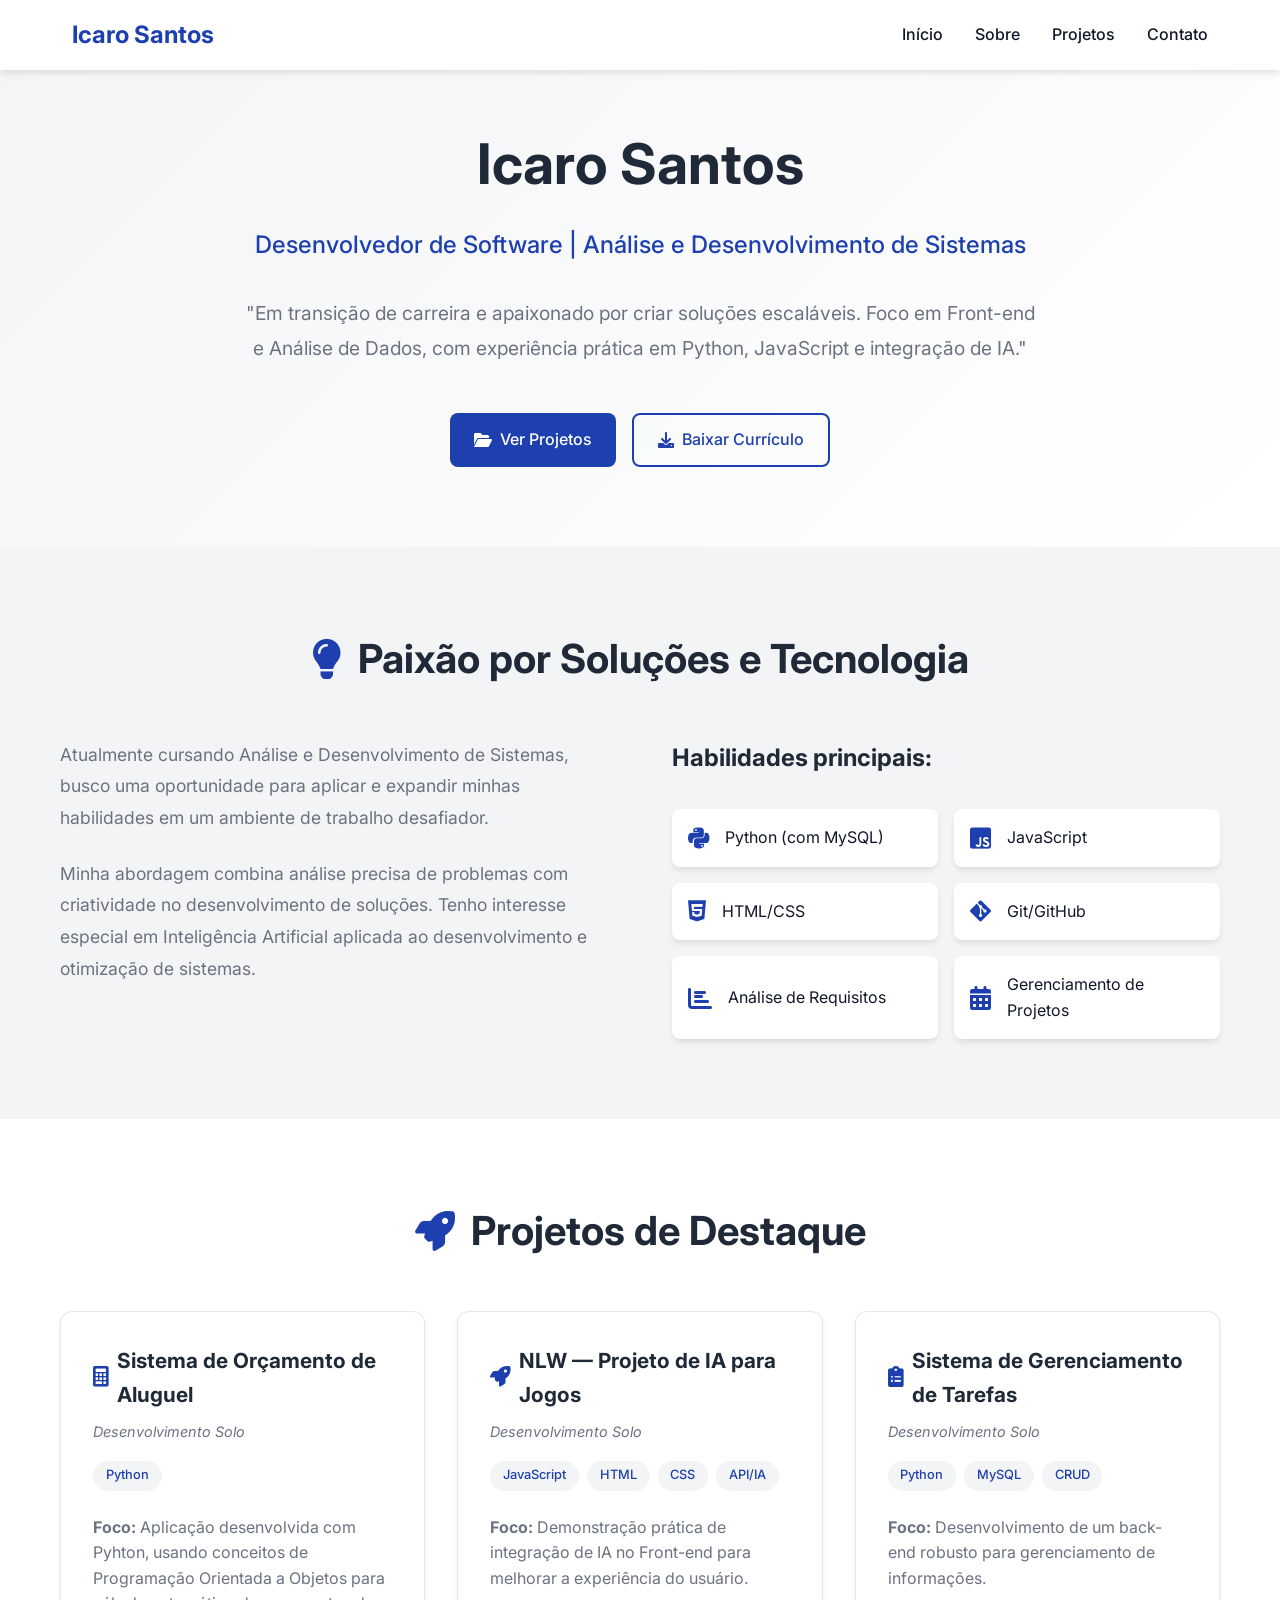
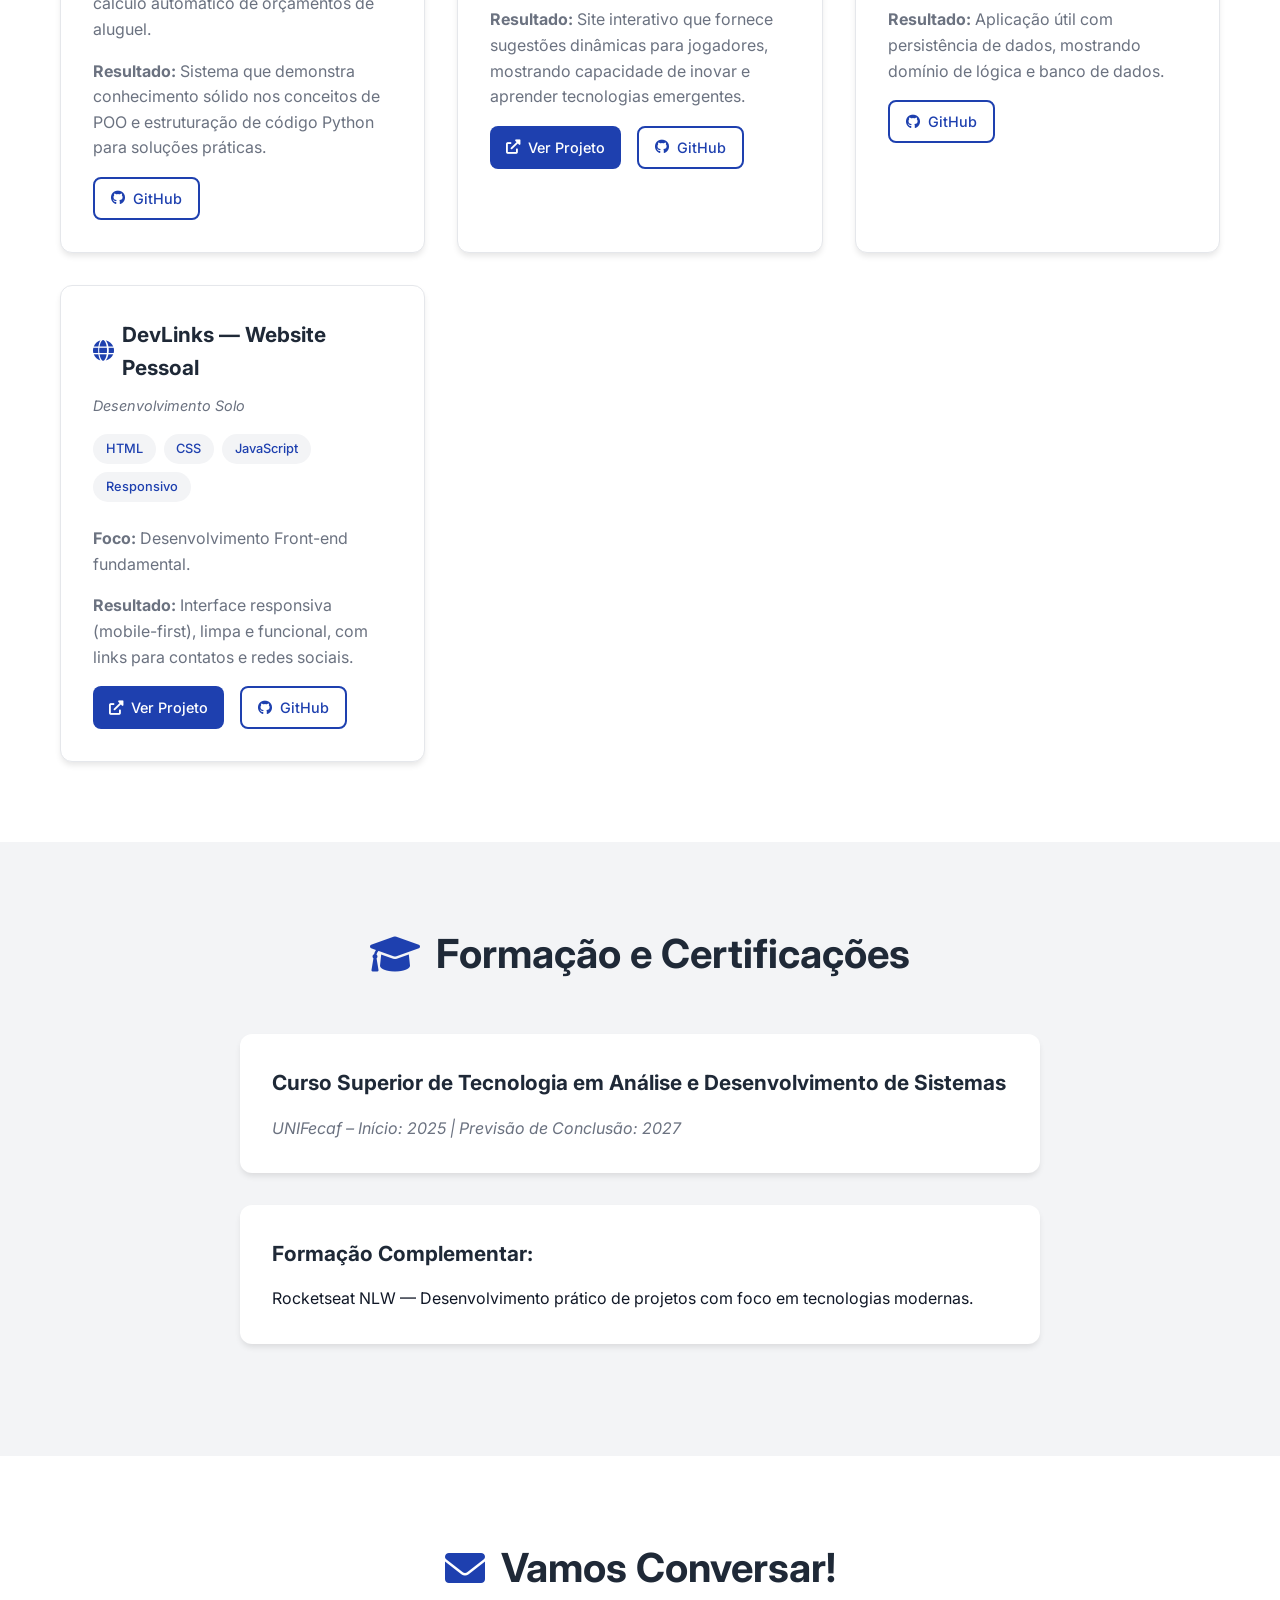
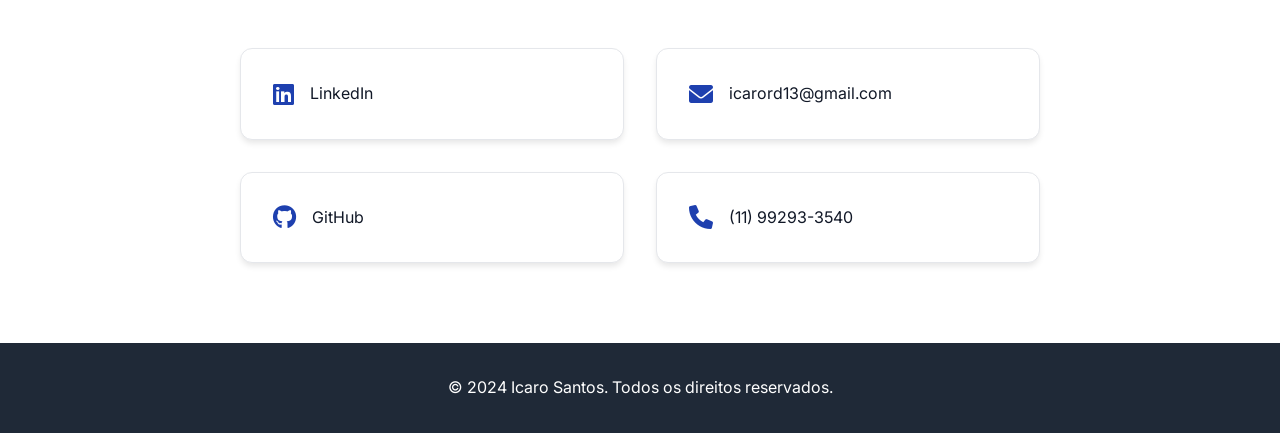
==== commit 4b4dcd3d: "Adicionando o projeto de Orçamento de Aluguel" ====
--- a/index.html
+++ b/index.html
@@ -114,6 +114,30 @@
                 <!-- Project 1 -->
                 <div class="project-card">
                     <div class="project-header">
+                        <h3><i class="fas fa-calculator"></i> Sistema de Orçamento de Aluguel</h3>
+                        <span class="project-role">Desenvolvimento Solo</span>
+                    </div>
+                    <div class="project-skills">
+                        <span class="skill-tag">Python</span>
+                    </div>
+                    <p class="project-description">
+                        <strong>Foco:</strong> Aplicação desenvolvida com Pyhton, usando conceitos de Programação Orientada 
+                        a Objetos para cálculo automático de orçamentos de aluguel.
+                    </p>
+                    <p class="project-result">
+                        <strong>Resultado:</strong> Sistema que demonstra conhecimento sólido nos conceitos de POO 
+                        e estruturação de código Python para soluções práticas.
+                    </p>
+                    <div class="project-links">
+                        <a href="https://github.com/IcaroSantos21/orcamento_de_aluguel" target="_blank" class="btn btn-small btn-secondary">
+                            <i class="fab fa-github"></i> GitHub
+                        </a>
+                    </div>
+                </div>
+
+                <!-- Project 2 -->
+                <div class="project-card">
+                    <div class="project-header">
                         <h3><i class="fas fa-rocket"></i> NLW — Projeto de IA para Jogos</h3>
                         <span class="project-role">Desenvolvimento Solo</span>
                     </div>
@@ -141,7 +165,7 @@
                     </div>
                 </div>
 
-                <!-- Project 2 -->
+                <!-- Project 3 -->
                 <div class="project-card">
                     <div class="project-header">
                         <h3><i class="fas fa-clipboard-list"></i> Sistema de Gerenciamento de Tarefas</h3>
@@ -167,7 +191,7 @@
                     </div>
                 </div>
 
-                <!-- Project 3 -->
+                <!-- Project 4 -->
                 <div class="project-card">
                     <div class="project-header">
                         <h3><i class="fas fa-globe"></i> DevLinks — Website Pessoal</h3>
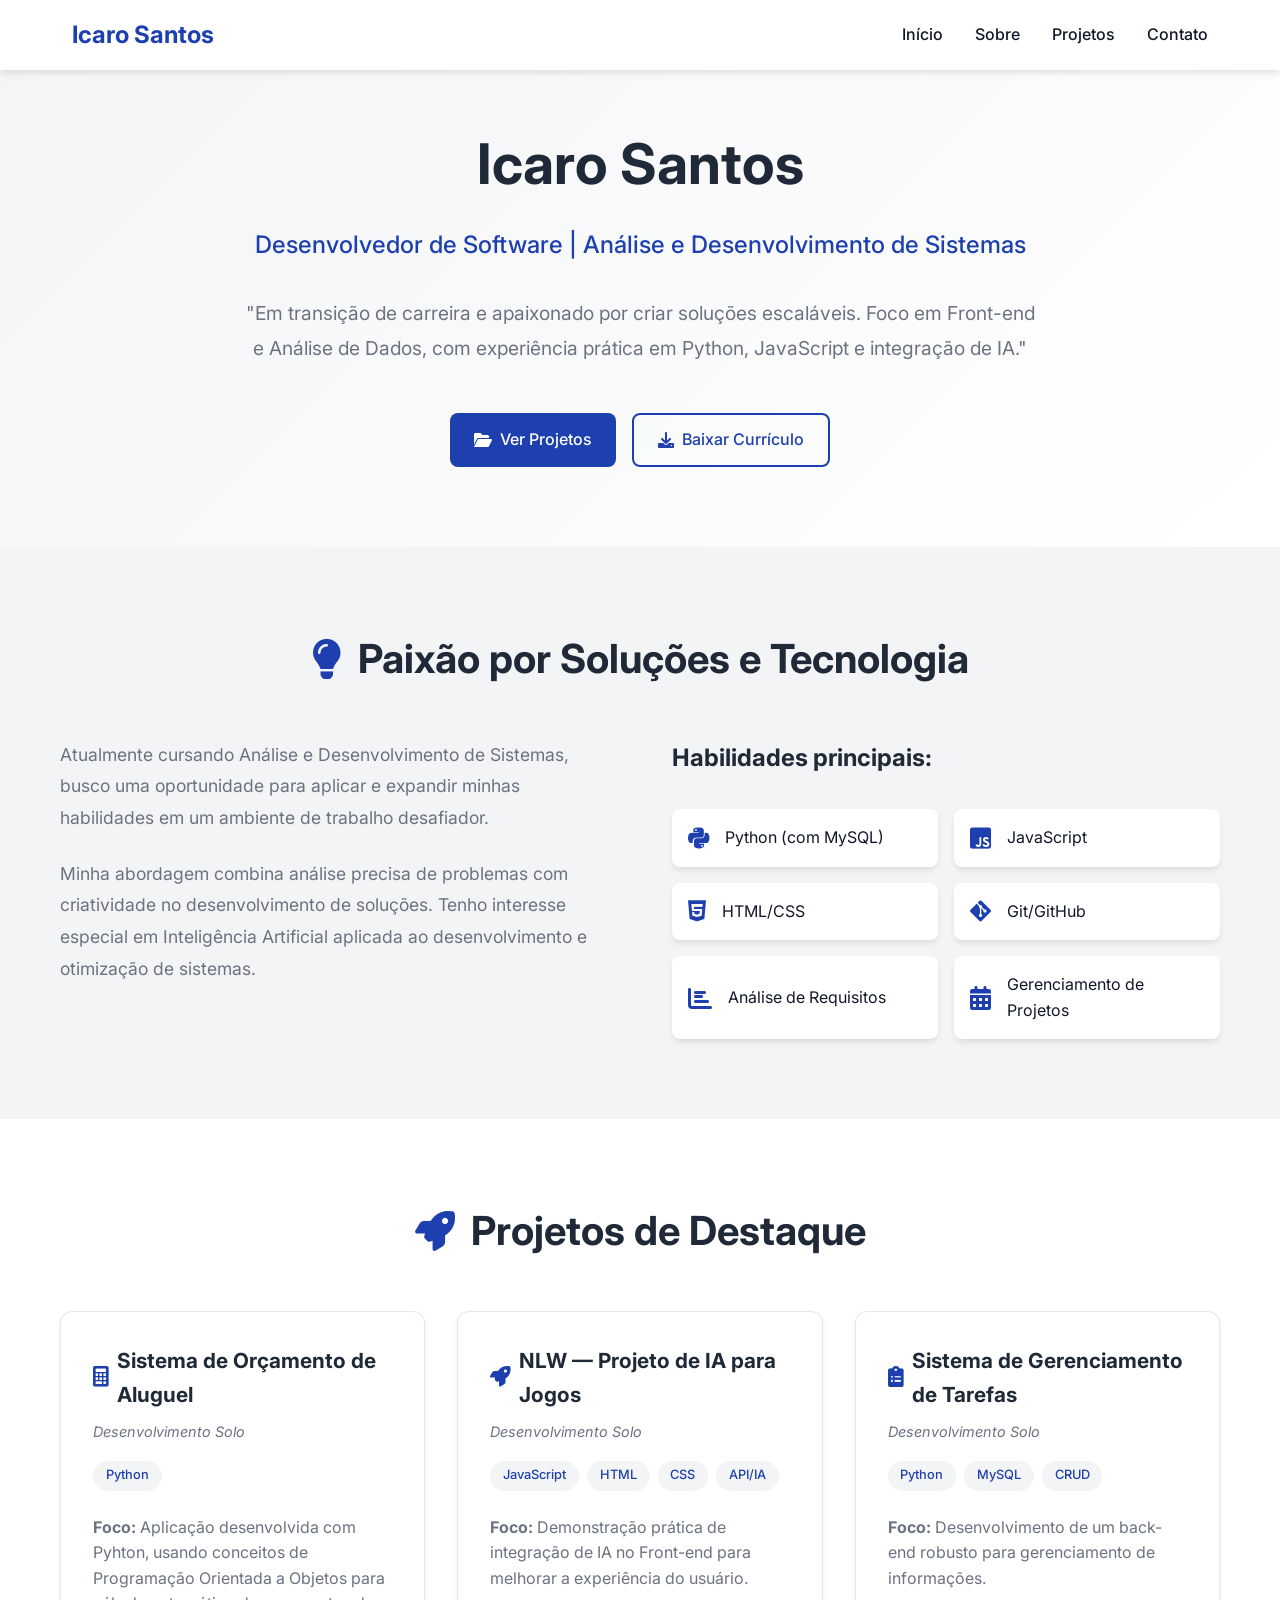
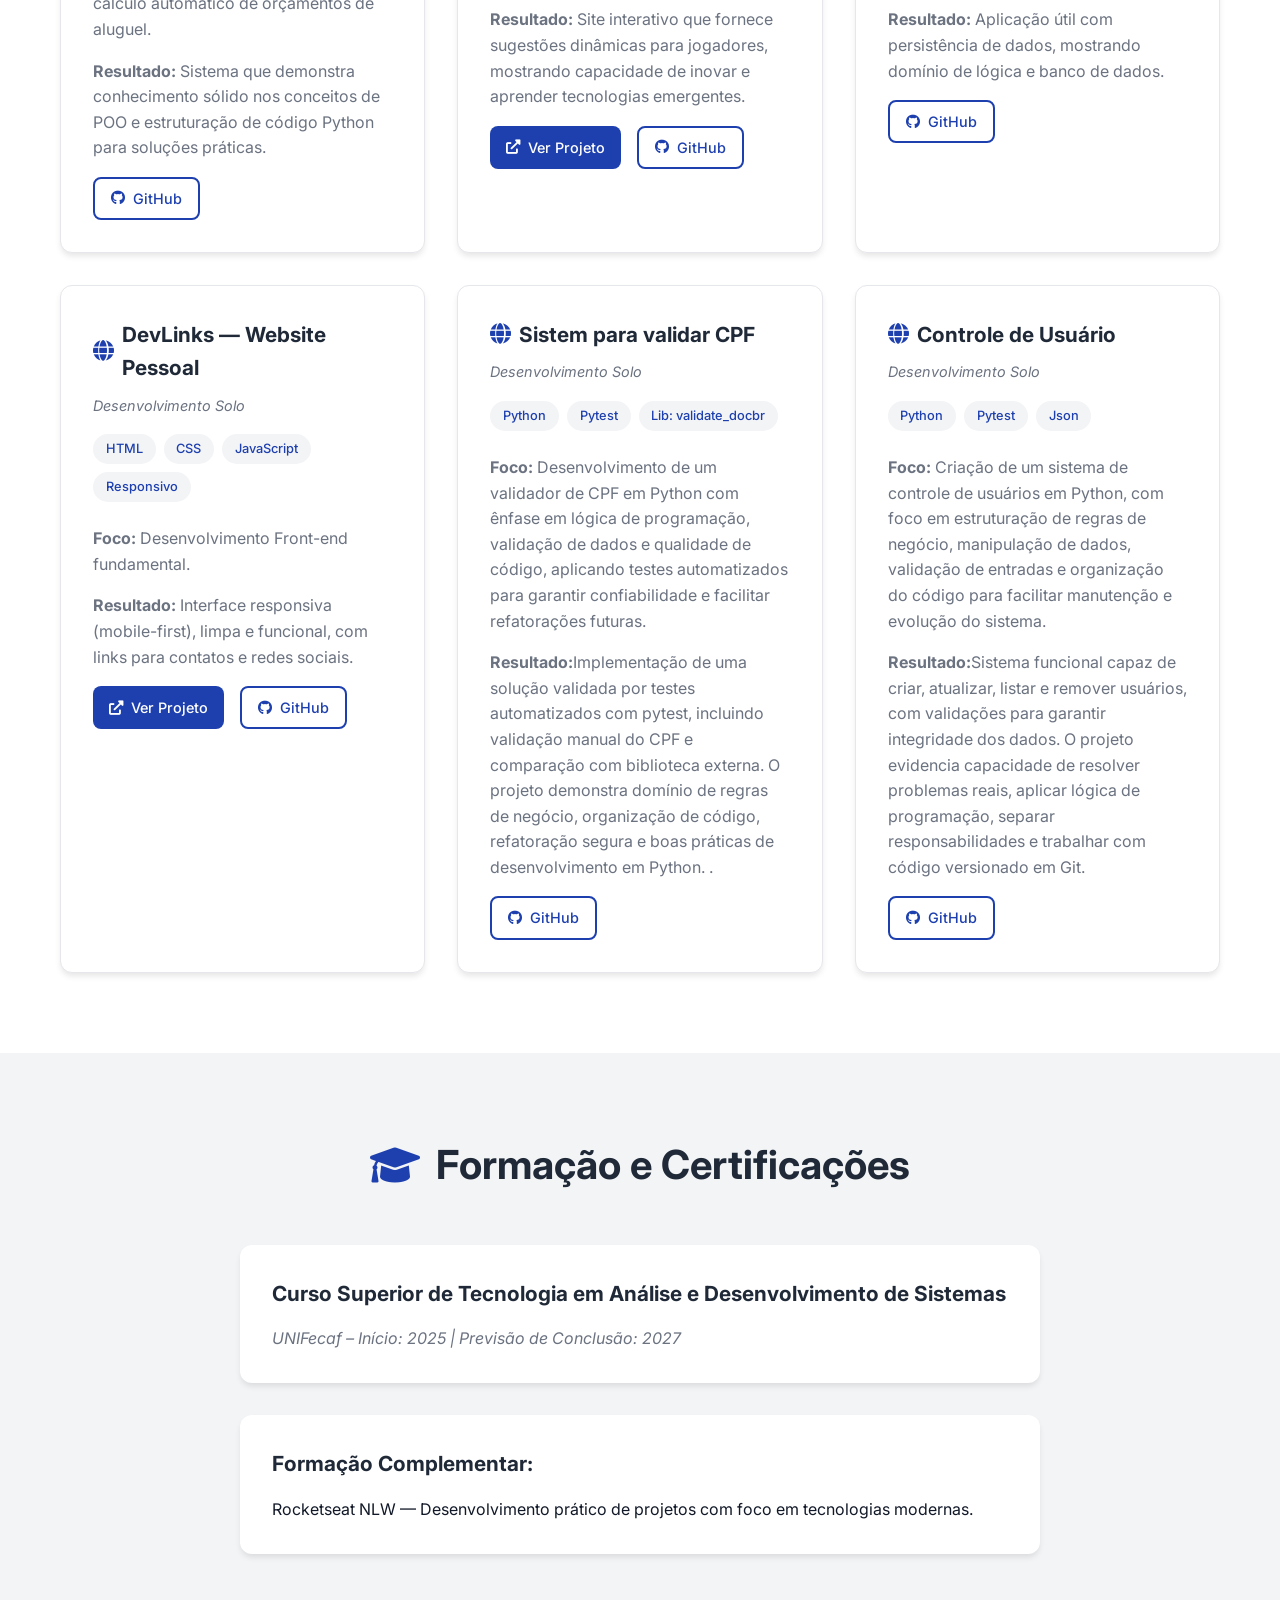
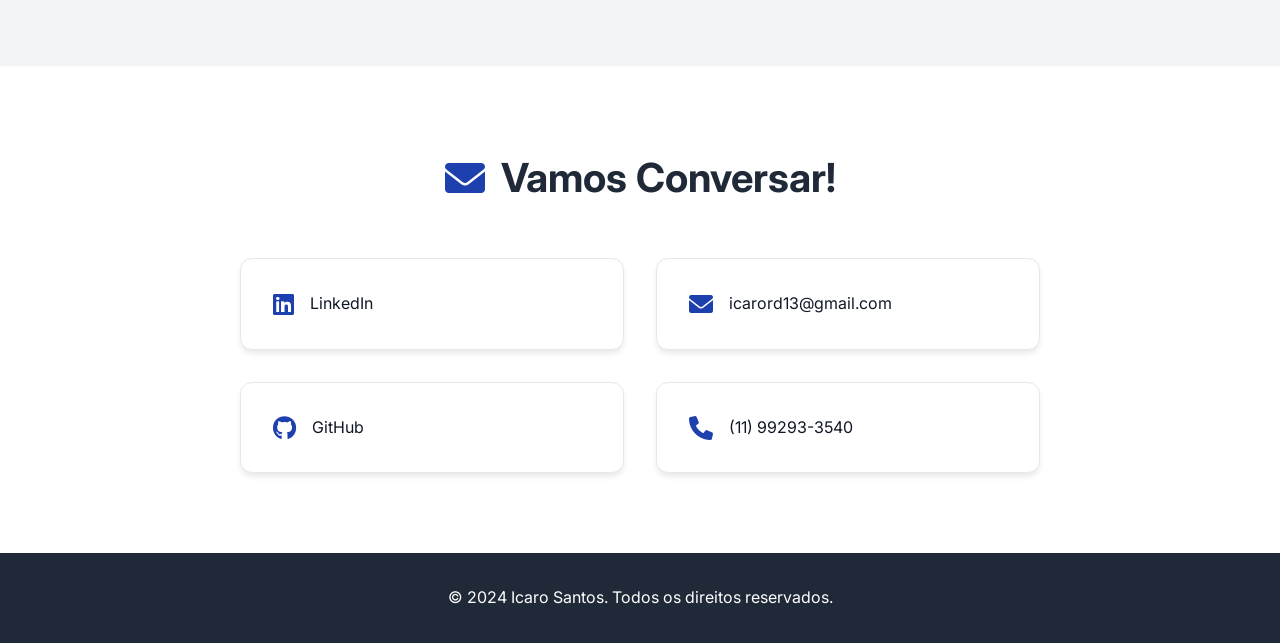
==== commit 893b4f46: "Adiciona projetos Validador de CPF e Controle de Usuários ao portfólio" ====
--- a/index.html
+++ b/index.html
@@ -215,6 +215,60 @@
                             <i class="fas fa-external-link-alt"></i> Ver Projeto
                         </a>
                         <a href="https://github.com/IcaroSantos21/Projeto" target="_blank" class="btn btn-small btn-secondary">
+                            <i class="fab fa-github"></i> GitHub
+                        </a>
+                    </div>
+                </div>
+
+                <!-- Project 5 -->
+                <div class="project-card">
+                    <div class="project-header">
+                        <h3><i class="fas fa-globe"></i> Sistem para validar CPF</h3>
+                        <span class="project-role">Desenvolvimento Solo</span>
+                    </div>
+                    <div class="project-skills">
+                        <span class="skill-tag">Python</span>
+                        <span class="skill-tag">Pytest</span>
+                        <span class="skill-tag">Lib: validate_docbr </span>
+                    </div>
+                    <p class="project-description">
+                        <strong>Foco:</strong> Desenvolvimento de um validador de CPF em Python com ênfase em lógica de programação,
+                         validação de dados e qualidade de código, aplicando testes automatizados para garantir confiabilidade e facilitar refatorações futuras.
+                    </p>
+                    <p class="project-result">
+                        <strong>Resultado:</strong>Implementação de uma solução validada por testes automatizados com pytest,
+                         incluindo validação manual do CPF e comparação com biblioteca externa. O projeto demonstra domínio de regras de negócio,
+                          organização de código, refatoração segura e boas práticas de desenvolvimento em Python. .
+                    </p>
+                    <div class="project-links">
+                        <a href="https://github.com/IcaroSantos21/python-exercises/tree/main/02_validador_cpf" target="_blank" class="btn btn-small btn-secondary">
+                            <i class="fab fa-github"></i> GitHub
+                        </a>
+                    </div>
+                </div>
+
+                <!-- Project 6 -->
+                <div class="project-card">
+                    <div class="project-header">
+                        <h3><i class="fas fa-globe"></i>Controle de Usuário</h3>
+                        <span class="project-role">Desenvolvimento Solo</span>
+                    </div>
+                    <div class="project-skills">
+                        <span class="skill-tag">Python</span>
+                        <span class="skill-tag">Pytest</span>
+                        <span class="skill-tag">Json</span>
+                    </div>
+                    <p class="project-description">
+                        <strong>Foco:</strong> Criação de um sistema de controle de usuários em Python, 
+                        com foco em estruturação de regras de negócio, manipulação de dados, 
+                        validação de entradas e organização do código para facilitar manutenção e evolução do sistema.
+                    </p>
+                    <p class="project-result">
+                        <strong>Resultado:</strong>Sistema funcional capaz de criar, atualizar, listar e remover usuários, com validações para garantir integridade dos dados. 
+                        O projeto evidencia capacidade de resolver problemas reais, aplicar lógica de programação, separar responsabilidades e trabalhar com código versionado em Git.
+                    </p>
+                    <div class="project-links">
+                        <a href="https://github.com/IcaroSantos21/python-exercises/tree/main/03_controle_usuario" target="_blank" class="btn btn-small btn-secondary">
                             <i class="fab fa-github"></i> GitHub
                         </a>
                     </div>
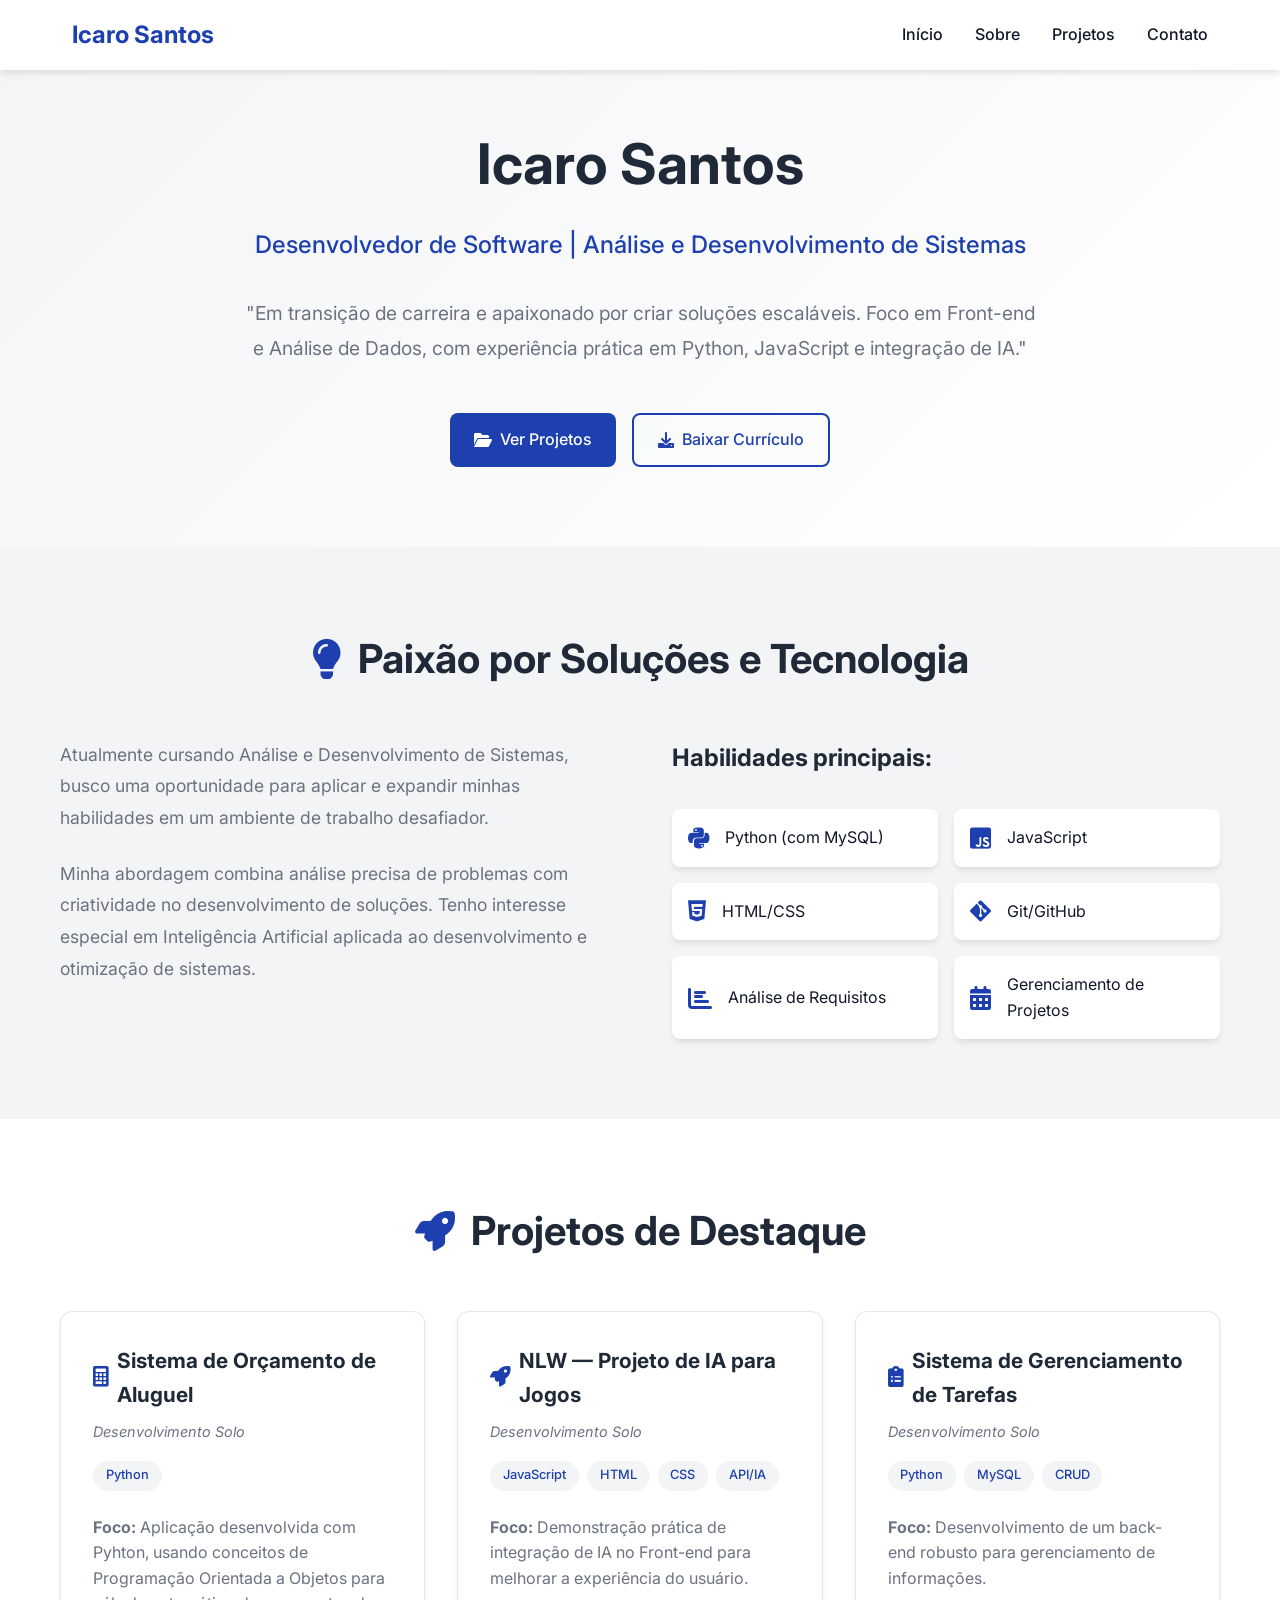
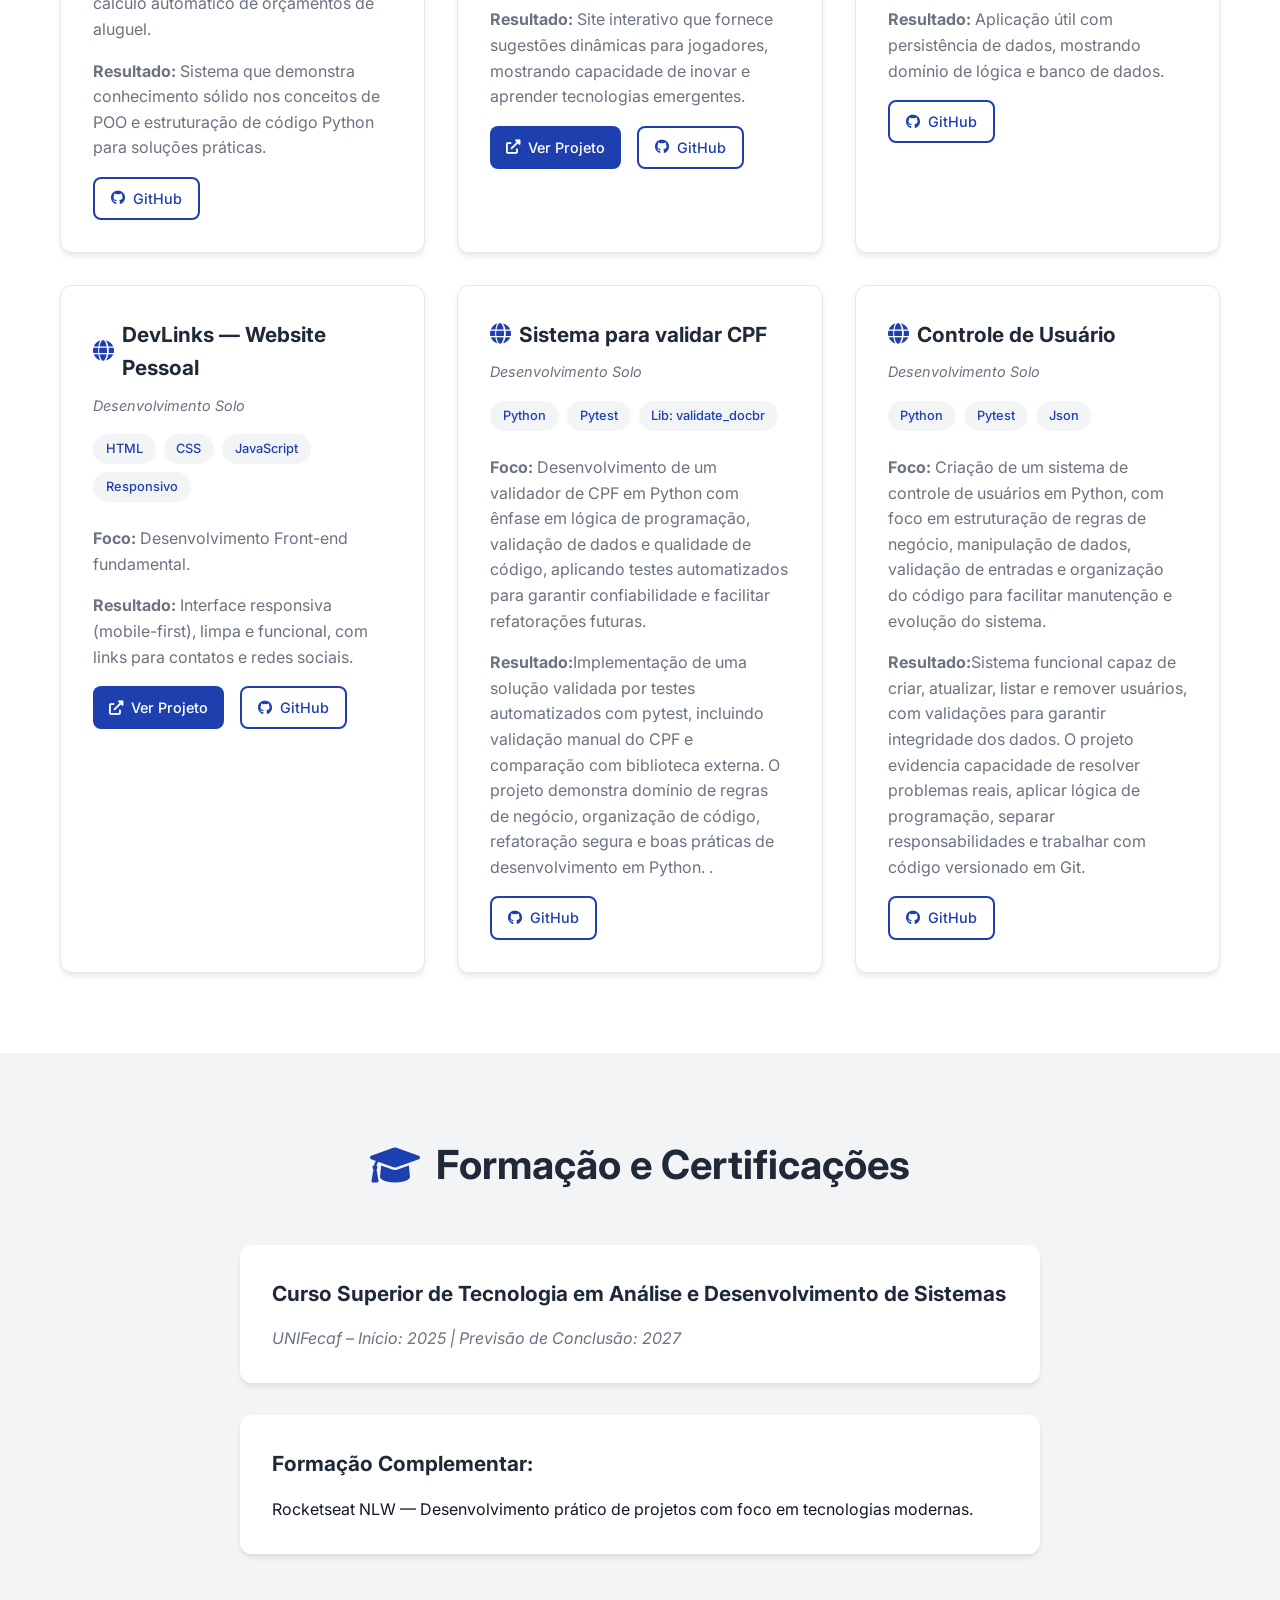
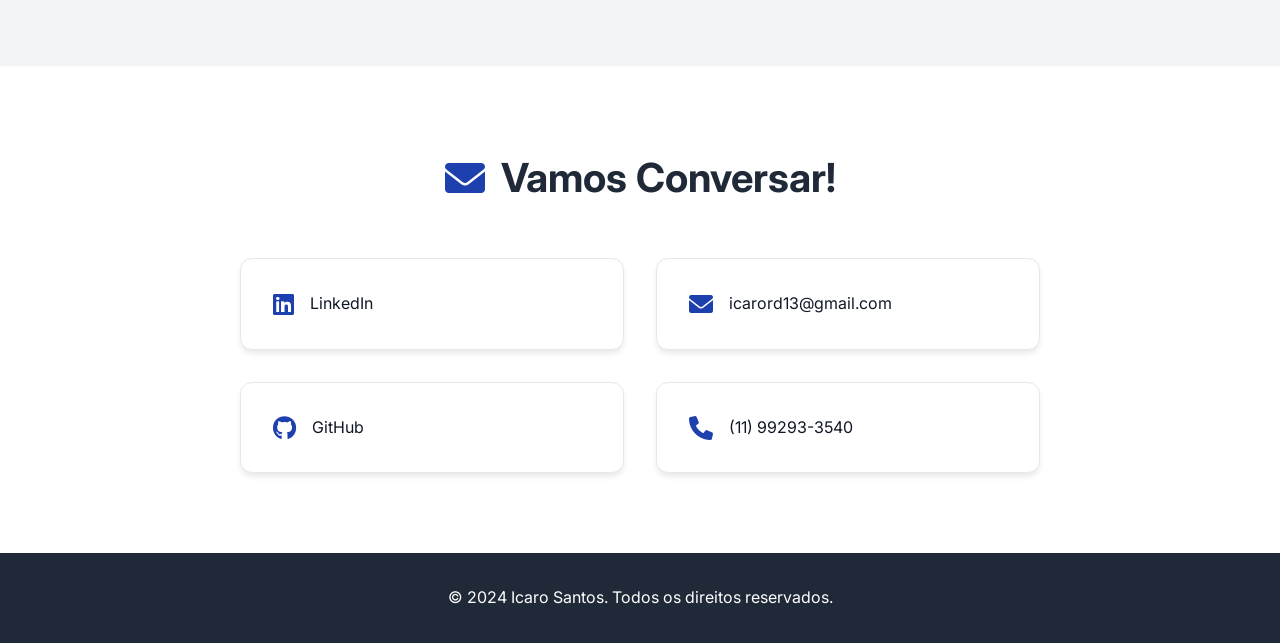
==== commit 0b38036e: "Fix header formatting for CPF validation project" ====
--- a/index.html
+++ b/index.html
@@ -223,7 +223,7 @@
                 <!-- Project 5 -->
                 <div class="project-card">
                     <div class="project-header">
-                        <h3><i class="fas fa-globe"></i> Sistem para validar CPF</h3>
+                        <h3><i class="fas fa-globe"></i> Sistema para validar CPF</h3>
                         <span class="project-role">Desenvolvimento Solo</span>
                     </div>
                     <div class="project-skills">
@@ -332,4 +332,4 @@
 
     <script src="script.js"></script>
 </body>
-</html>+</html>
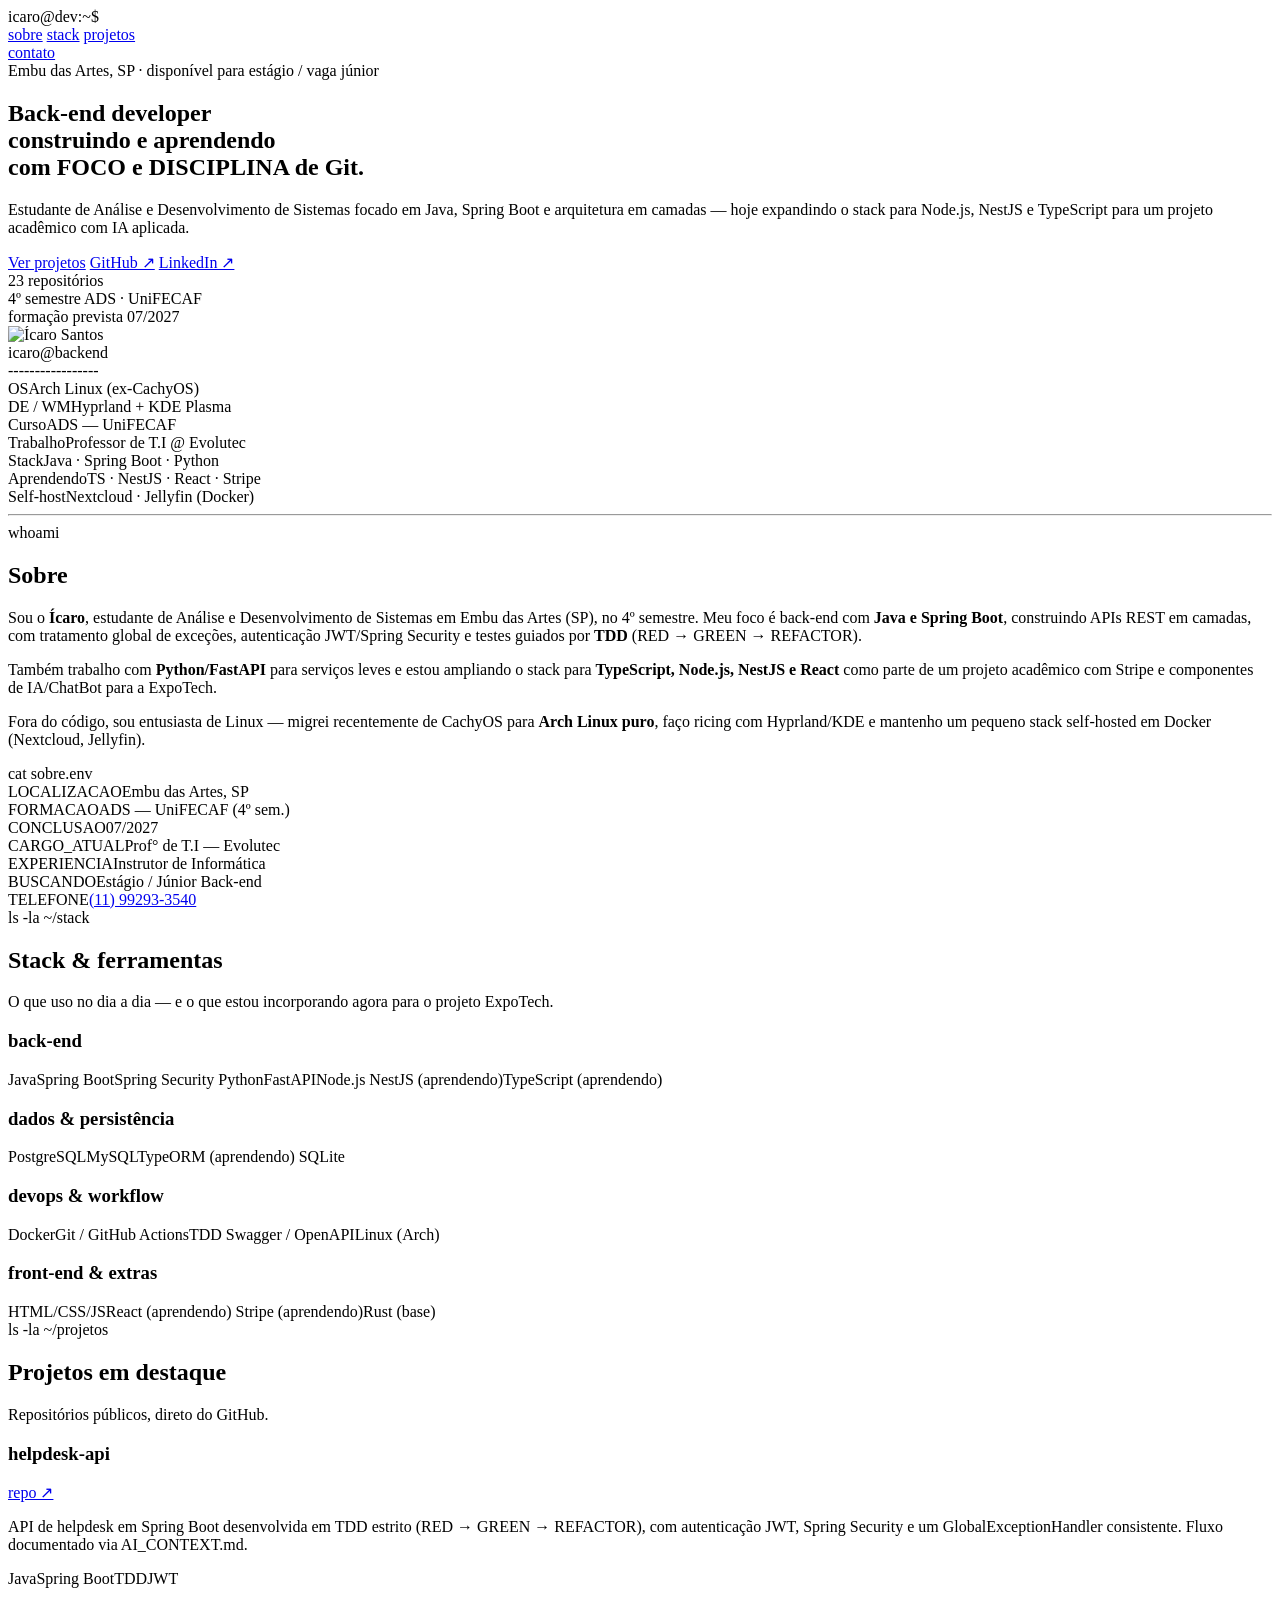
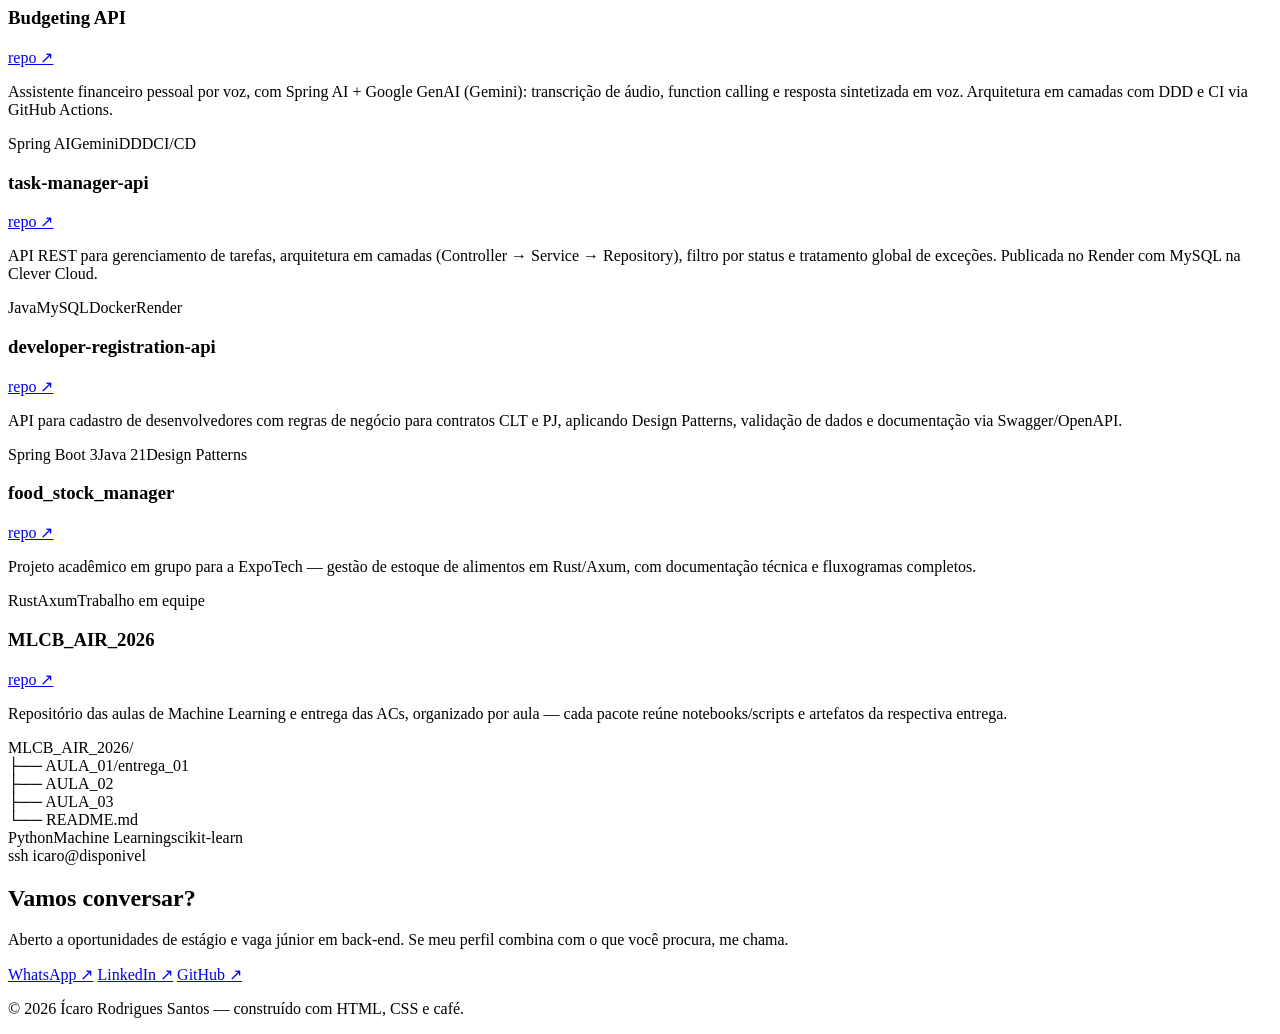
==== commit f8db681e: "Create initial index.html for portfolio website Initial commit of the personal portfolio website, in" ====
--- a/index.html
+++ b/index.html
@@ -1,335 +1,237 @@
 <!DOCTYPE html>
 <html lang="pt-BR">
 <head>
-    <meta charset="UTF-8">
-    <meta name="viewport" content="width=device-width, initial-scale=1.0">
-    <title>Icaro Santos - Desenvolvedor de Software</title>
-    <link rel="stylesheet" href="style.css">
-    <link href="https://fonts.googleapis.com/css2?family=Inter:wght@300;400;500;600;700&display=swap" rel="stylesheet">
-    <link rel="stylesheet" href="https://cdnjs.cloudflare.com/ajax/libs/font-awesome/6.0.0/css/all.min.css">
+<meta charset="UTF-8">
+<meta name="viewport" content="width=device-width, initial-scale=1.0">
+<title>Ícaro Santos — Back-end Developer</title>
+<link rel="preconnect" href="https://fonts.googleapis.com">
+<link rel="preconnect" href="https://fonts.gstatic.com" crossorigin>
+<link href="https://fonts.googleapis.com/css2?family=JetBrains+Mono:wght@400;500;600;700;800&family=Inter:wght@400;500;600;700&display=swap" rel="stylesheet">
+<link rel="stylesheet" href="css/style.css">
 </head>
 <body>
-    <!-- Header -->
-    <header class="header">
-        <nav class="nav">
-            <div class="nav-logo">
-                <h2>Icaro Santos</h2>
-            </div>
-            <ul class="nav-menu">
-                <li><a href="#home">Início</a></li>
-                <li><a href="#about">Sobre</a></li>
-                <li><a href="#projetos">Projetos</a></li>
-                <li><a href="#contato">Contato</a></li>
-            </ul>
-            <div class="hamburger">
-                <span></span>
-                <span></span>
-                <span></span>
-            </div>
-        </nav>
-    </header>
-
-    <!-- Hero Section -->
-    <section id="home" class="hero">
-        <div class="container">
-            <div class="hero-content">
-                <h1 class="hero-title">Icaro Santos</h1>
-                <h2 class="hero-subtitle">Desenvolvedor de Software | Análise e Desenvolvimento de Sistemas</h2>
-                <p class="hero-description">
-                    "Em transição de carreira e apaixonado por criar soluções escaláveis. 
-                    Foco em Front-end e Análise de Dados, com experiência prática em Python, 
-                    JavaScript e integração de IA."
-                </p>
-                <div class="hero-buttons">
-                    <a href="#projetos" class="btn btn-primary">
-                        <i class="fas fa-folder-open"></i> Ver Projetos
-                    </a>
-                    <a href="./cv/Curriculo_IcaroRodriguesSantos.pdf" class="btn btn-secondary" id="download-cv">
-                        <i class="fas fa-download"></i> Baixar Currículo
-                    </a>
-                </div>
-            </div>
-        </div>
-    </section>
-
-    <!-- About Section -->
-    <section id="about" class="about">
-        <div class="container">
-            <h2 class="section-title">
-                <i class="fas fa-lightbulb"></i> Paixão por Soluções e Tecnologia
-            </h2>
-            <div class="about-content">
-                <div class="about-text">
-                    <p>
-                        Atualmente cursando Análise e Desenvolvimento de Sistemas, busco uma 
-                        oportunidade para aplicar e expandir minhas habilidades em um ambiente 
-                        de trabalho desafiador.
-                    </p>
-                    <p>
-                        Minha abordagem combina análise precisa de problemas com criatividade no 
-                        desenvolvimento de soluções. Tenho interesse especial em Inteligência 
-                        Artificial aplicada ao desenvolvimento e otimização de sistemas.
-                    </p>
-                </div>
-                <div class="skills">
-                    <h3>Habilidades principais:</h3>
-                    <div class="skills-grid">
-                        <div class="skill-item">
-                            <i class="fab fa-python"></i>
-                            <span>Python (com MySQL)</span>
-                        </div>
-                        <div class="skill-item">
-                            <i class="fab fa-js-square"></i>
-                            <span>JavaScript</span>
-                        </div>
-                        <div class="skill-item">
-                            <i class="fab fa-html5"></i>
-                            <span>HTML/CSS</span>
-                        </div>
-                        <div class="skill-item">
-                            <i class="fab fa-git-alt"></i>
-                            <span>Git/GitHub</span>
-                        </div>
-                        <div class="skill-item">
-                            <i class="fas fa-chart-bar"></i>
-                            <span>Análise de Requisitos</span>
-                        </div>
-                        <div class="skill-item">
-                            <i class="fas fa-calendar-alt"></i>
-                            <span>Gerenciamento de Projetos</span>
-                        </div>
-                    </div>
-                </div>
-            </div>
-        </div>
-    </section>
-
-    <!-- Projects Section -->
-    <section id="projetos" class="projects">
-        <div class="container">
-            <h2 class="section-title">
-                <i class="fas fa-rocket"></i> Projetos de Destaque
-            </h2>
-            <div class="projects-grid">
-                <!-- Project 1 -->
-                <div class="project-card">
-                    <div class="project-header">
-                        <h3><i class="fas fa-calculator"></i> Sistema de Orçamento de Aluguel</h3>
-                        <span class="project-role">Desenvolvimento Solo</span>
-                    </div>
-                    <div class="project-skills">
-                        <span class="skill-tag">Python</span>
-                    </div>
-                    <p class="project-description">
-                        <strong>Foco:</strong> Aplicação desenvolvida com Pyhton, usando conceitos de Programação Orientada 
-                        a Objetos para cálculo automático de orçamentos de aluguel.
-                    </p>
-                    <p class="project-result">
-                        <strong>Resultado:</strong> Sistema que demonstra conhecimento sólido nos conceitos de POO 
-                        e estruturação de código Python para soluções práticas.
-                    </p>
-                    <div class="project-links">
-                        <a href="https://github.com/IcaroSantos21/orcamento_de_aluguel" target="_blank" class="btn btn-small btn-secondary">
-                            <i class="fab fa-github"></i> GitHub
-                        </a>
-                    </div>
-                </div>
-
-                <!-- Project 2 -->
-                <div class="project-card">
-                    <div class="project-header">
-                        <h3><i class="fas fa-rocket"></i> NLW — Projeto de IA para Jogos</h3>
-                        <span class="project-role">Desenvolvimento Solo</span>
-                    </div>
-                    <div class="project-skills">
-                        <span class="skill-tag">JavaScript</span>
-                        <span class="skill-tag">HTML</span>
-                        <span class="skill-tag">CSS</span>
-                        <span class="skill-tag">API/IA</span>
-                    </div>
-                    <p class="project-description">
-                        <strong>Foco:</strong> Demonstração prática de integração de IA no Front-end 
-                        para melhorar a experiência do usuário.
-                    </p>
-                    <p class="project-result">
-                        <strong>Resultado:</strong> Site interativo que fornece sugestões dinâmicas 
-                        para jogadores, mostrando capacidade de inovar e aprender tecnologias emergentes.
-                    </p>
-                    <div class="project-links">
-                        <a href="https://icarosantos21.github.io/NLW/" target="_blank" class="btn btn-small btn-primary">
-                            <i class="fas fa-external-link-alt"></i> Ver Projeto
-                        </a>
-                        <a href="https://github.com/IcaroSantos21/NLW" target="_blank" class="btn btn-small btn-secondary">
-                            <i class="fab fa-github"></i> GitHub
-                        </a>
-                    </div>
-                </div>
-
-                <!-- Project 3 -->
-                <div class="project-card">
-                    <div class="project-header">
-                        <h3><i class="fas fa-clipboard-list"></i> Sistema de Gerenciamento de Tarefas</h3>
-                        <span class="project-role">Desenvolvimento Solo</span>
-                    </div>
-                    <div class="project-skills">
-                        <span class="skill-tag">Python</span>
-                        <span class="skill-tag">MySQL</span>
-                        <span class="skill-tag">CRUD</span>
-                    </div>
-                    <p class="project-description">
-                        <strong>Foco:</strong> Desenvolvimento de um back-end robusto para 
-                        gerenciamento de informações.
-                    </p>
-                    <p class="project-result">
-                        <strong>Resultado:</strong> Aplicação útil com persistência de dados, 
-                        mostrando domínio de lógica e banco de dados.
-                    </p>
-                    <div class="project-links">
-                        <a href="https://github.com/IcaroSantos21/gerenciador_de_tarefas" target="_blank" class="btn btn-small btn-secondary">
-                            <i class="fab fa-github"></i> GitHub
-                        </a>
-                    </div>
-                </div>
-
-                <!-- Project 4 -->
-                <div class="project-card">
-                    <div class="project-header">
-                        <h3><i class="fas fa-globe"></i> DevLinks — Website Pessoal</h3>
-                        <span class="project-role">Desenvolvimento Solo</span>
-                    </div>
-                    <div class="project-skills">
-                        <span class="skill-tag">HTML</span>
-                        <span class="skill-tag">CSS</span>
-                        <span class="skill-tag">JavaScript</span>
-                        <span class="skill-tag">Responsivo</span>
-                    </div>
-                    <p class="project-description">
-                        <strong>Foco:</strong> Desenvolvimento Front-end fundamental.
-                    </p>
-                    <p class="project-result">
-                        <strong>Resultado:</strong> Interface responsiva (mobile-first), limpa e 
-                        funcional, com links para contatos e redes sociais.
-                    </p>
-                    <div class="project-links">
-                        <a href="https://icarosantos21.github.io/Projeto/" target="_blank" class="btn btn-small btn-primary">
-                            <i class="fas fa-external-link-alt"></i> Ver Projeto
-                        </a>
-                        <a href="https://github.com/IcaroSantos21/Projeto" target="_blank" class="btn btn-small btn-secondary">
-                            <i class="fab fa-github"></i> GitHub
-                        </a>
-                    </div>
-                </div>
-
-                <!-- Project 5 -->
-                <div class="project-card">
-                    <div class="project-header">
-                        <h3><i class="fas fa-globe"></i> Sistema para validar CPF</h3>
-                        <span class="project-role">Desenvolvimento Solo</span>
-                    </div>
-                    <div class="project-skills">
-                        <span class="skill-tag">Python</span>
-                        <span class="skill-tag">Pytest</span>
-                        <span class="skill-tag">Lib: validate_docbr </span>
-                    </div>
-                    <p class="project-description">
-                        <strong>Foco:</strong> Desenvolvimento de um validador de CPF em Python com ênfase em lógica de programação,
-                         validação de dados e qualidade de código, aplicando testes automatizados para garantir confiabilidade e facilitar refatorações futuras.
-                    </p>
-                    <p class="project-result">
-                        <strong>Resultado:</strong>Implementação de uma solução validada por testes automatizados com pytest,
-                         incluindo validação manual do CPF e comparação com biblioteca externa. O projeto demonstra domínio de regras de negócio,
-                          organização de código, refatoração segura e boas práticas de desenvolvimento em Python. .
-                    </p>
-                    <div class="project-links">
-                        <a href="https://github.com/IcaroSantos21/python-exercises/tree/main/02_validador_cpf" target="_blank" class="btn btn-small btn-secondary">
-                            <i class="fab fa-github"></i> GitHub
-                        </a>
-                    </div>
-                </div>
-
-                <!-- Project 6 -->
-                <div class="project-card">
-                    <div class="project-header">
-                        <h3><i class="fas fa-globe"></i>Controle de Usuário</h3>
-                        <span class="project-role">Desenvolvimento Solo</span>
-                    </div>
-                    <div class="project-skills">
-                        <span class="skill-tag">Python</span>
-                        <span class="skill-tag">Pytest</span>
-                        <span class="skill-tag">Json</span>
-                    </div>
-                    <p class="project-description">
-                        <strong>Foco:</strong> Criação de um sistema de controle de usuários em Python, 
-                        com foco em estruturação de regras de negócio, manipulação de dados, 
-                        validação de entradas e organização do código para facilitar manutenção e evolução do sistema.
-                    </p>
-                    <p class="project-result">
-                        <strong>Resultado:</strong>Sistema funcional capaz de criar, atualizar, listar e remover usuários, com validações para garantir integridade dos dados. 
-                        O projeto evidencia capacidade de resolver problemas reais, aplicar lógica de programação, separar responsabilidades e trabalhar com código versionado em Git.
-                    </p>
-                    <div class="project-links">
-                        <a href="https://github.com/IcaroSantos21/python-exercises/tree/main/03_controle_usuario" target="_blank" class="btn btn-small btn-secondary">
-                            <i class="fab fa-github"></i> GitHub
-                        </a>
-                    </div>
-                </div>
-            </div>
-        </div>
-    </section>
-
-    <!-- Education Section -->
-    <section class="education">
-        <div class="container">
-            <h2 class="section-title">
-                <i class="fas fa-graduation-cap"></i> Formação e Certificações
-            </h2>
-            <div class="education-content">
-                <div class="education-item">
-                    <h3>Curso Superior de Tecnologia em Análise e Desenvolvimento de Sistemas</h3>
-                    <p class="education-institution">UNIFecaf – Início: 2025 | Previsão de Conclusão: 2027</p>
-                </div>
-                <div class="education-item">
-                    <h3>Formação Complementar:</h3>
-                    <p>Rocketseat NLW — Desenvolvimento prático de projetos com foco em tecnologias modernas.</p>
-                </div>
-            </div>
-        </div>
-    </section>
-
-    <!-- Contact Section -->
-    <section id="contato" class="contact">
-        <div class="container">
-            <h2 class="section-title">
-                <i class="fas fa-envelope"></i> Vamos Conversar!
-            </h2>
-            <div class="contact-grid">
-                <a href="https://linkedin.com/in/icarorod21" class="contact-item" target="_blank">
-                    <i class="fab fa-linkedin"></i>
-                    <span>LinkedIn</span>
-                </a>
-                <a href="mailto:icarord13@gmail.com" class="contact-item">
-                    <i class="fas fa-envelope"></i>
-                    <span>icarord13@gmail.com</span>
-                </a>
-                <a href="https://github.com/IcaroSantos21" class="contact-item" target="_blank">
-                    <i class="fab fa-github"></i>
-                    <span>GitHub</span>
-                </a>
-                <a href="tel:+5511992933540" class="contact-item">
-                    <i class="fas fa-phone"></i>
-                    <span>(11) 99293-3540</span>
-                </a>
-            </div>
-        </div>
-    </section>
-
-    <!-- Footer -->
-    <footer class="footer">
-        <div class="container">
-            <p>&copy; 2024 Icaro Santos. Todos os direitos reservados.</p>
-        </div>
-    </footer>
-
-    <script src="script.js"></script>
+
+<header>
+  <nav class="wrap" style="padding-left:0; padding-right:0;">
+    <div class="logo">icaro<span>@</span>dev<span>:~$</span><span class="cursor"></span></div>
+    <div class="nav-links">
+      <a href="#sobre">sobre</a>
+      <a href="#stack">stack</a>
+      <a href="#projetos">projetos</a>
+    </div>
+    <a class="nav-cta" href="#contato">contato</a>
+  </nav>
+</header>
+
+<main>
+  <section class="hero wrap">
+    <div>
+      <div class="eyebrow-tag mono">Embu das Artes, SP · disponível para estágio / vaga júnior</div>
+      <h1 class="headline">Back-end developer<br>construindo e aprendendo<br>com <span class="hl">FOCO</span> e <span class="hl">DISCIPLINA</span> de Git.</h1>
+      <p class="sub">Estudante de Análise e Desenvolvimento de Sistemas focado em Java, Spring Boot e arquitetura em camadas — hoje expandindo o stack para Node.js, NestJS e TypeScript para um projeto acadêmico com IA aplicada.</p>
+      <div class="hero-actions">
+        <a class="btn btn-primary" href="#projetos">Ver projetos</a>
+        <a class="btn btn-ghost" href="https://github.com/IcaroSantos21" target="_blank" rel="noopener">GitHub ↗</a>
+        <a class="btn btn-ghost" href="https://www.linkedin.com/in/icarorod21/" target="_blank" rel="noopener">LinkedIn ↗</a>
+      </div>
+      <div class="hero-meta">
+        <div><span>23</span> repositórios</div>
+        <div><span>4º</span> semestre ADS · UniFECAF</div>
+        <div>formação prevista <span>07/2027</span></div>
+      </div>
+    </div>
+
+    <div class="neofetch reveal">
+      <div class="neofetch-bar"><span></span><span></span><span></span></div>
+      <div class="neofetch-body">
+        <div class="neofetch-top">
+          <div class="neofetch-avatar"><img src="https://avatars.githubusercontent.com/u/203387332?v=4" alt="Ícaro Santos"></div>
+          <div class="neofetch-id">
+            <div class="name">icaro@backend</div>
+            <div class="rule">-----------------</div>
+          </div>
+        </div>
+        <div class="neofetch-row"><span class="k">OS</span><span class="v">Arch Linux (ex-CachyOS)</span></div>
+        <div class="neofetch-row"><span class="k">DE / WM</span><span class="v">Hyprland + KDE Plasma</span></div>
+        <div class="neofetch-row"><span class="k">Curso</span><span class="v">ADS — UniFECAF</span></div>
+        <div class="neofetch-row"><span class="k">Trabalho</span><span class="v">Professor de T.I @ Evolutec</span></div>
+        <div class="neofetch-row"><span class="k">Stack</span><span class="v">Java · Spring Boot · Python</span></div>
+        <div class="neofetch-row"><span class="k">Aprendendo</span><span class="v">TS · NestJS · React · Stripe</span></div>
+        <div class="neofetch-row"><span class="k">Self-host</span><span class="v">Nextcloud · Jellyfin (Docker)</span></div>
+        <div class="neofetch-swatches">
+          <span style="background:var(--accent)"></span>
+          <span style="background:var(--amber)"></span>
+          <span style="background:var(--border)"></span>
+          <span style="background:var(--text-dim)"></span>
+          <span style="background:var(--bg-alt)"></span>
+        </div>
+      </div>
+    </div>
+  </section>
+
+  <hr class="divider wrap">
+
+  <section id="sobre">
+    <div class="wrap">
+      <div class="section-head reveal">
+        <div class="prompt">whoami</div>
+        <h2>Sobre</h2>
+      </div>
+      <div class="about-grid">
+        <div class="about-text reveal">
+          <p>Sou o <strong>Ícaro</strong>, estudante de Análise e Desenvolvimento de Sistemas em Embu das Artes (SP), no 4º semestre. Meu foco é back-end com <strong>Java e Spring Boot</strong>, construindo APIs REST em camadas, com tratamento global de exceções, autenticação JWT/Spring Security e testes guiados por <strong>TDD</strong> (RED → GREEN → REFACTOR).</p>
+          <p>Também trabalho com <strong>Python/FastAPI</strong> para serviços leves e estou ampliando o stack para <strong>TypeScript, Node.js, NestJS e React</strong> como parte de um projeto acadêmico com Stripe e componentes de IA/ChatBot para a ExpoTech.</p>
+          <p>Fora do código, sou entusiasta de Linux — migrei recentemente de CachyOS para <strong>Arch Linux puro</strong>, faço ricing com Hyprland/KDE e mantenho um pequeno stack self-hosted em Docker (Nextcloud, Jellyfin).</p>
+        </div>
+        <div class="facts reveal">
+          <div class="prompt">cat sobre.env</div>
+          <div class="fact-row"><span class="k">LOCALIZACAO</span><span class="v">Embu das Artes, SP</span></div>
+          <div class="fact-row"><span class="k">FORMACAO</span><span class="v">ADS — UniFECAF (4º sem.)</span></div>
+          <div class="fact-row"><span class="k">CONCLUSAO</span><span class="v">07/2027</span></div>
+          <div class="fact-row"><span class="k">CARGO_ATUAL</span><span class="v">Prof° de T.I — Evolutec</span></div>
+          <div class="fact-row"><span class="k">EXPERIENCIA</span><span class="v">Instrutor de Informática</span></div>
+          <div class="fact-row"><span class="k">BUSCANDO</span><span class="v">Estágio / Júnior Back-end</span></div>
+          <div class="fact-row"><span class="k">TELEFONE</span><span class="v"><a href="https://wa.me/5511992933540" target="_blank" rel="noopener">(11) 99293-3540</a></span></div>        </div>
+      </div>
+    </div>
+  </section>
+
+  <section id="stack" style="background:var(--bg-alt); border-top:1px solid var(--border-soft); border-bottom:1px solid var(--border-soft);">
+    <div class="wrap">
+      <div class="section-head reveal">
+        <div class="prompt">ls -la ~/stack</div>
+        <h2>Stack &amp; ferramentas</h2>
+        <p>O que uso no dia a dia — e o que estou incorporando agora para o projeto ExpoTech.</p>
+      </div>
+      <div class="stack-groups">
+        <div class="stack-card reveal">
+          <h3>back-end</h3>
+          <div class="chip-row">
+            <span class="chip">Java</span><span class="chip">Spring Boot</span><span class="chip">Spring Security</span>
+            <span class="chip">Python</span><span class="chip">FastAPI</span><span class="chip">Node.js</span>
+            <span class="chip">NestJS (aprendendo)</span><span class="chip">TypeScript (aprendendo)</span>
+          </div>
+        </div>
+        <div class="stack-card reveal">
+          <h3>dados &amp; persistência</h3>
+          <div class="chip-row">
+            <span class="chip">PostgreSQL</span><span class="chip">MySQL</span><span class="chip">TypeORM (aprendendo)</span>
+            <span class="chip">SQLite</span>
+          </div>
+        </div>
+        <div class="stack-card reveal">
+          <h3>devops &amp; workflow</h3>
+          <div class="chip-row">
+            <span class="chip">Docker</span><span class="chip">Git / GitHub Actions</span><span class="chip">TDD</span>
+            <span class="chip">Swagger / OpenAPI</span><span class="chip">Linux (Arch)</span>
+          </div>
+        </div>
+        <div class="stack-card reveal">
+          <h3>front-end &amp; extras</h3>
+          <div class="chip-row">
+            <span class="chip">HTML/CSS/JS</span><span class="chip">React (aprendendo)</span>
+            <span class="chip">Stripe (aprendendo)</span><span class="chip">Rust (base)</span>
+          </div>
+        </div>
+      </div>
+    </div>
+  </section>
+
+  <section id="projetos">
+    <div class="wrap">
+      <div class="section-head reveal">
+        <div class="prompt">ls -la ~/projetos</div>
+        <h2>Projetos em destaque</h2>
+        <p>Repositórios públicos, direto do GitHub.</p>
+      </div>
+      <div class="project-grid">
+
+        <div class="project-card reveal">
+          <div class="project-top">
+            <h3>helpdesk-api</h3>
+            <a class="project-link" href="https://github.com/IcaroSantos21/helpdesk-api" target="_blank" rel="noopener">repo ↗</a>
+          </div>
+          <p>API de helpdesk em Spring Boot desenvolvida em TDD estrito (RED → GREEN → REFACTOR), com autenticação JWT, Spring Security e um GlobalExceptionHandler consistente. Fluxo documentado via AI_CONTEXT.md.</p>
+          <div class="project-tags"><span class="tag">Java</span><span class="tag">Spring Boot</span><span class="tag">TDD</span><span class="tag">JWT</span></div>
+        </div>
+
+        <div class="project-card reveal">
+          <div class="project-top">
+            <h3>Budgeting API</h3>
+            <a class="project-link" href="https://github.com/IcaroSantos21/Budgeting-API" target="_blank" rel="noopener">repo ↗</a>
+          </div>
+          <p>Assistente financeiro pessoal por voz, com Spring AI + Google GenAI (Gemini): transcrição de áudio, function calling e resposta sintetizada em voz. Arquitetura em camadas com DDD e CI via GitHub Actions.</p>
+          <div class="project-tags"><span class="tag">Spring AI</span><span class="tag">Gemini</span><span class="tag">DDD</span><span class="tag">CI/CD</span></div>
+        </div>
+
+        <div class="project-card reveal">
+          <div class="project-top">
+            <h3>task-manager-api</h3>
+            <a class="project-link" href="https://github.com/IcaroSantos21/task-manager-api" target="_blank" rel="noopener">repo ↗</a>
+          </div>
+          <p>API REST para gerenciamento de tarefas, arquitetura em camadas (Controller → Service → Repository), filtro por status e tratamento global de exceções. Publicada no Render com MySQL na Clever Cloud.</p>
+          <div class="project-tags"><span class="tag">Java</span><span class="tag">MySQL</span><span class="tag">Docker</span><span class="tag">Render</span></div>
+        </div>
+
+        <div class="project-card reveal">
+          <div class="project-top">
+            <h3>developer-registration-api</h3>
+            <a class="project-link" href="https://github.com/IcaroSantos21/developer-registration-api" target="_blank" rel="noopener">repo ↗</a>
+          </div>
+          <p>API para cadastro de desenvolvedores com regras de negócio para contratos CLT e PJ, aplicando Design Patterns, validação de dados e documentação via Swagger/OpenAPI.</p>
+          <div class="project-tags"><span class="tag">Spring Boot 3</span><span class="tag">Java 21</span><span class="tag">Design Patterns</span></div>
+        </div>
+
+        <div class="project-card reveal">
+          <div class="project-top">
+            <h3>food_stock_manager</h3>
+            <a class="project-link" href="https://github.com/ExpoTech-Fecaf/food_stock_manager" target="_blank" rel="noopener">repo ↗</a>
+          </div>
+          <p>Projeto acadêmico em grupo para a ExpoTech — gestão de estoque de alimentos em Rust/Axum, com documentação técnica e fluxogramas completos.</p>
+          <div class="project-tags"><span class="tag">Rust</span><span class="tag">Axum</span><span class="tag">Trabalho em equipe</span></div>
+        </div>
+
+        <div class="project-card reveal">
+          <div class="project-top">
+            <h3>MLCB_AIR_2026</h3>
+            <a class="project-link" href="https://github.com/IcaroSantos21/MLCB_AIR_2026" target="_blank" rel="noopener">repo ↗</a>
+          </div>
+          <p>Repositório das aulas de Machine Learning e entrega das ACs, organizado por aula — cada pacote reúne notebooks/scripts e artefatos da respectiva entrega.</p>
+          <div class="pkg-tree">
+            <div><span class="root">MLCB_AIR_2026/</span></div>
+            <div>├── <span class="leaf">AULA_01/entrega_01</span></div>
+            <div>├── <span class="leaf">AULA_02</span></div>
+            <div>├── <span class="leaf">AULA_03</span></div>
+            <div>└── <span class="leaf">README.md</span></div>
+          </div>
+          <div class="project-tags"><span class="tag">Python</span><span class="tag">Machine Learning</span><span class="tag">scikit-learn</span></div>
+        </div>
+
+      </div>
+    </div>
+  </section>
+
+  <section id="contato">
+    <div class="wrap">
+      <div class="contact-panel reveal">
+        <div class="prompt" style="justify-content:center;">ssh icaro@disponivel</div>
+        <h2>Vamos conversar?</h2>
+        <p>Aberto a oportunidades de estágio e vaga júnior em back-end. Se meu perfil combina com o que você procura, me chama.</p>
+        <div class="contact-actions">
+          <a class="btn btn-primary" href="https://wa.me/5511992933540" target="_blank" rel="noopener">WhatsApp ↗</a>
+          <a class="btn btn-primary" href="https://www.linkedin.com/in/icarorod21/" target="_blank" rel="noopener">LinkedIn ↗</a>
+          <a class="btn btn-ghost" href="https://github.com/IcaroSantos21" target="_blank" rel="noopener">GitHub ↗</a>
+        </div>
+      </div>
+    </div>
+  </section>
+</main>
+
+<footer>
+  <p class="mono">© 2026 Ícaro Rodrigues Santos — construído com HTML, CSS e café.</p>
+</footer>
+
+<script src="js/script.js"></script>
+
 </body>
 </html>
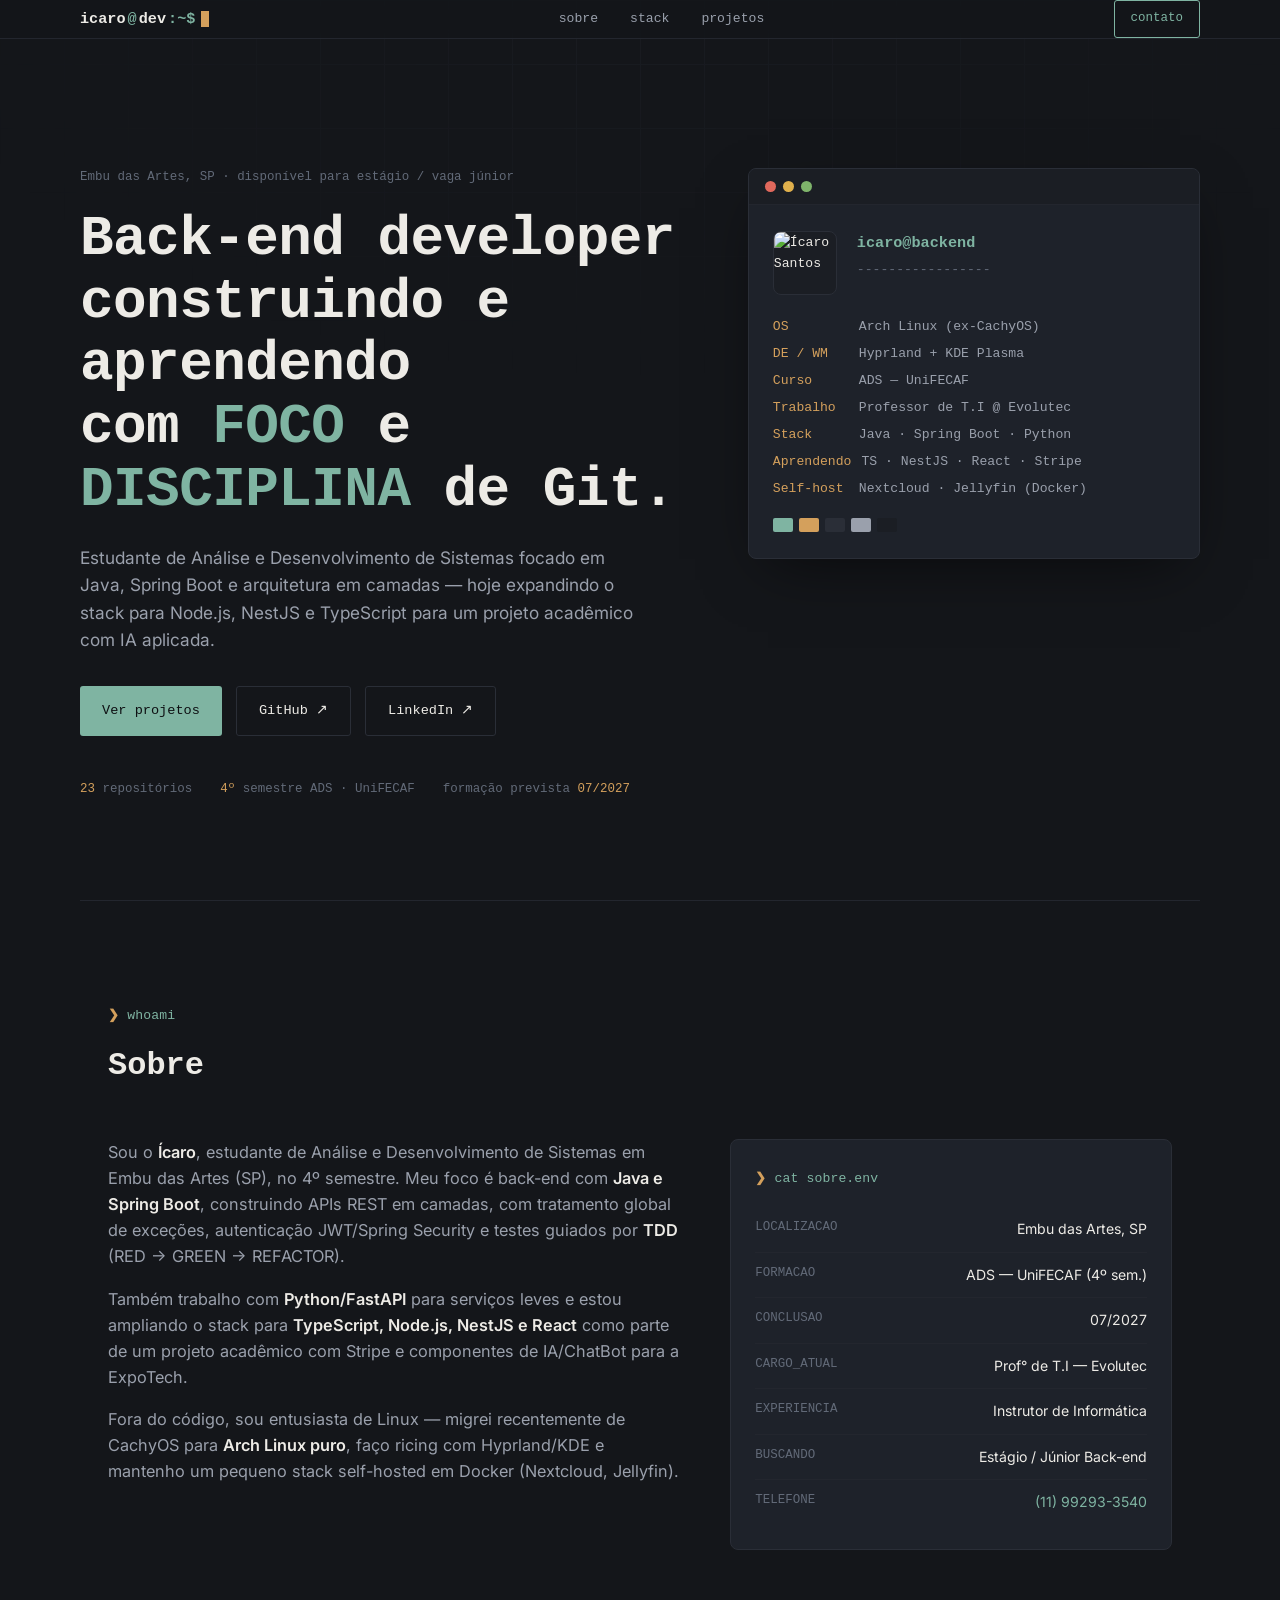
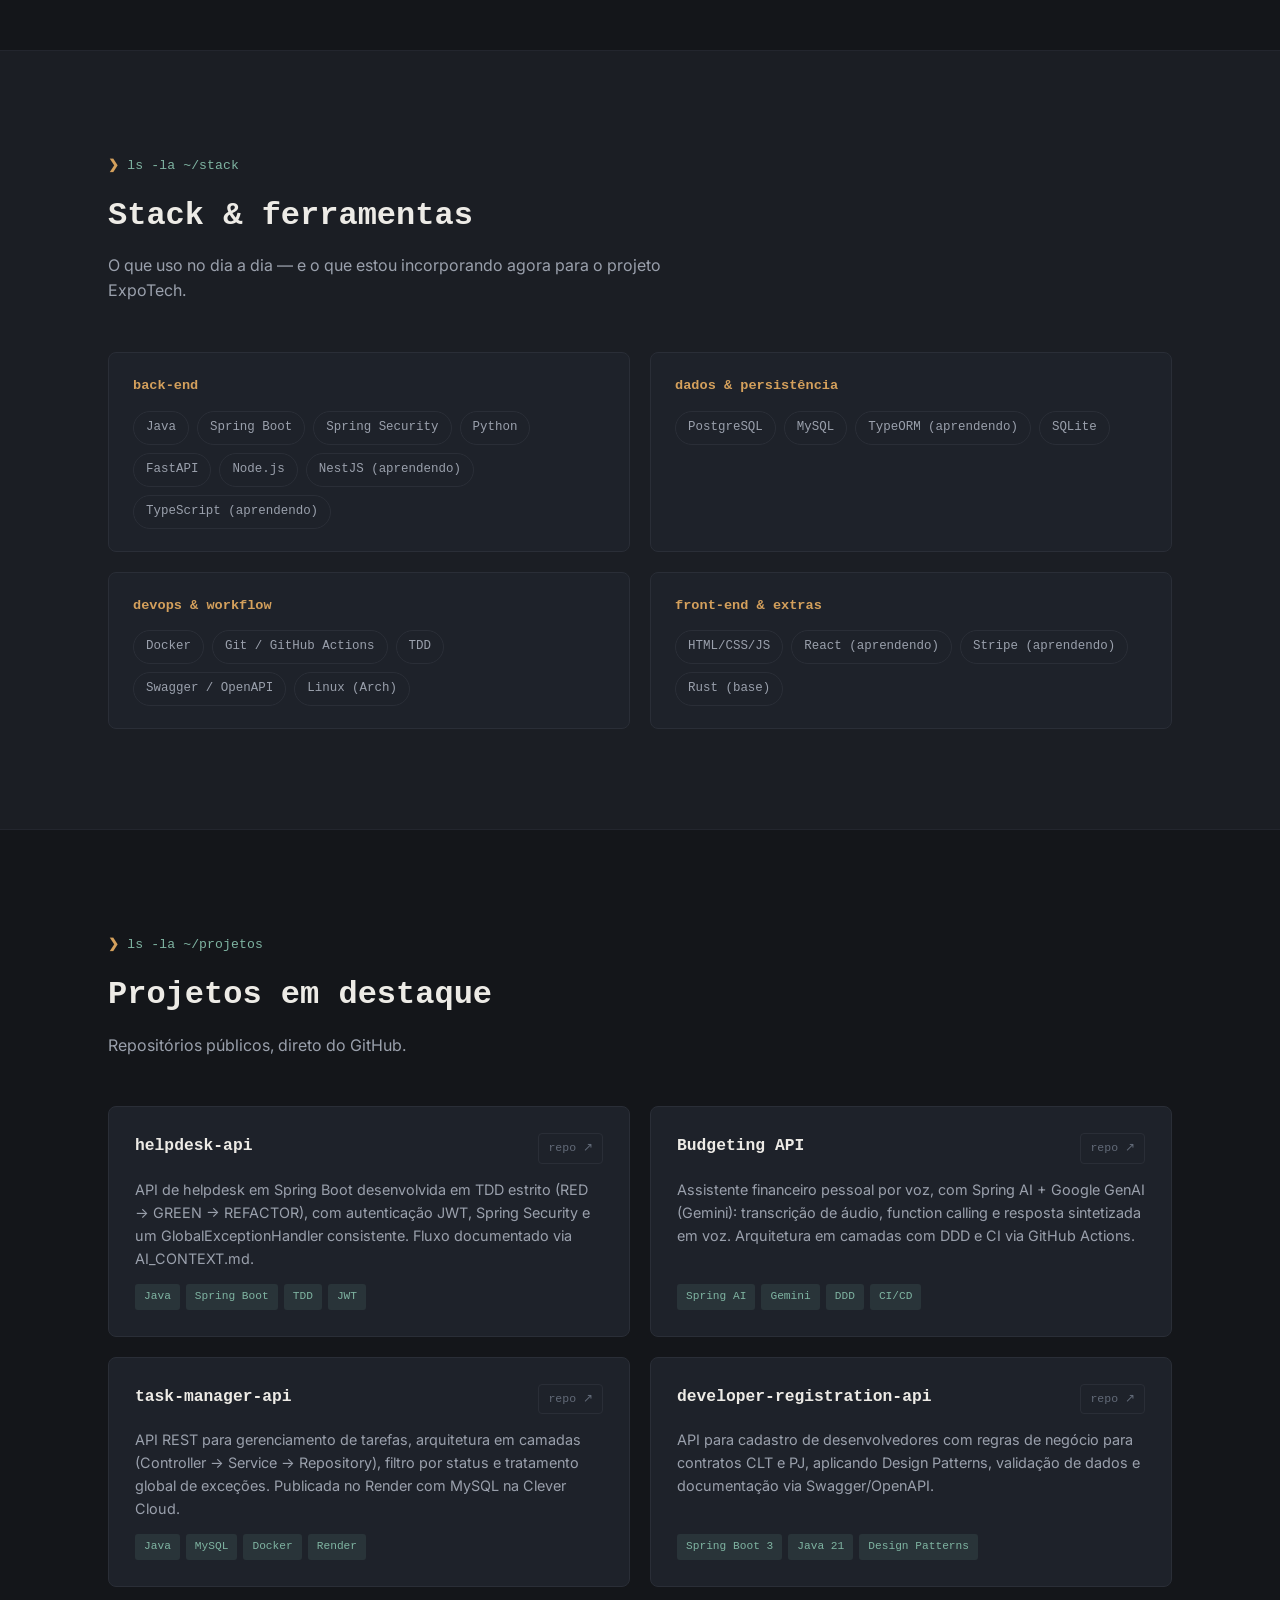
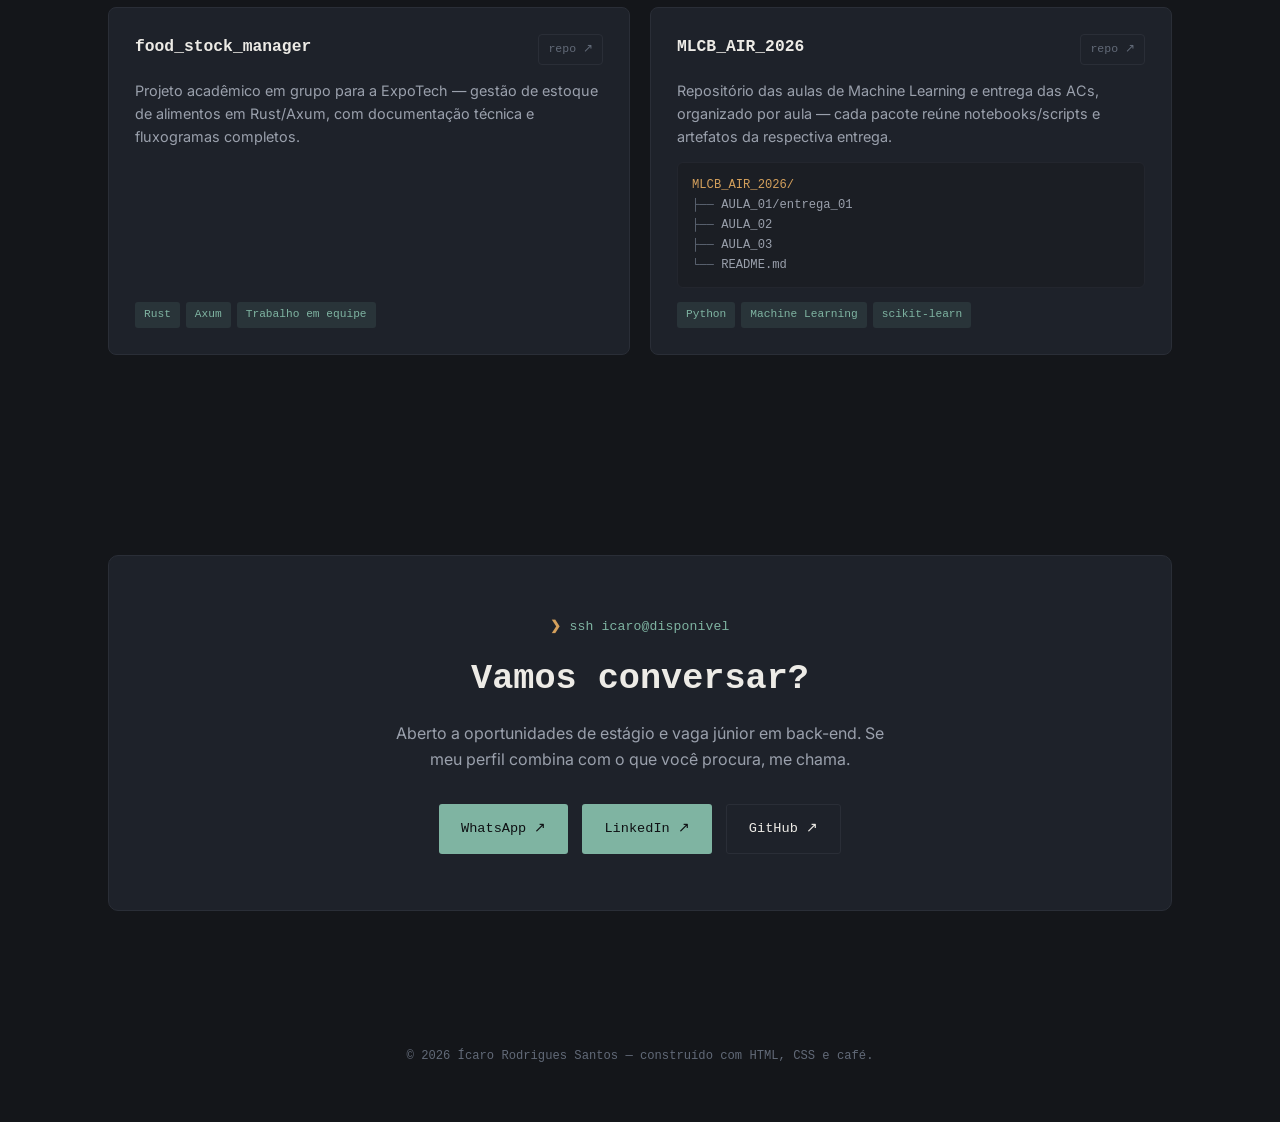
==== commit 849c077b: "Add favicon link to index.html" ====
--- a/index.html
+++ b/index.html
@@ -7,6 +7,7 @@
 <link rel="preconnect" href="https://fonts.googleapis.com">
 <link rel="preconnect" href="https://fonts.gstatic.com" crossorigin>
 <link href="https://fonts.googleapis.com/css2?family=JetBrains+Mono:wght@400;500;600;700;800&family=Inter:wght@400;500;600;700&display=swap" rel="stylesheet">
+<link rel="icon" href="data:image/svg+xml,<svg xmlns=%22http://www.w3.org/2000/svg%22 viewBox=%220 0 100 100%22><rect width=%22100%22 height=%22100%22 rx=%2218%22 fill=%22%2314161a%22/><text x=%2250%22 y=%2262%22 font-family=%22monospace%22 font-size=%2246%22 font-weight=%22700%22 fill=%22%237fb4a2%22 text-anchor=%22middle%22>%3E_</text></svg>">
 <link rel="stylesheet" href="css/style.css">
 </head>
 <body>
--- a/css/style.css
+++ b/css/style.css
@@ -0,0 +1,281 @@
+:root{
+  --bg: #14161a;
+  --bg-alt: #1b1e24;
+  --bg-card: #1e222a;
+  --border: #2a2e37;
+  --border-soft: #23262e;
+  --text: #edebe6;
+  --text-dim: #9aa0ac;
+  --text-faint: #626a78;
+  --accent: #7fb4a2;
+  --accent-soft: rgba(127,180,162,0.12);
+  --amber: #d4a05c;
+  --amber-soft: rgba(212,160,92,0.12);
+  --mono: 'JetBrains Mono', ui-monospace, monospace;
+  --sans: 'Inter', system-ui, sans-serif;
+  --maxw: 1120px;
+}
+
+*{margin:0;padding:0;box-sizing:border-box;}
+html{scroll-behavior:smooth;}
+
+@media (prefers-reduced-motion: reduce){
+  html{scroll-behavior:auto;}
+  *{animation-duration:0.001ms !important; animation-iteration-count:1 !important; transition-duration:0.001ms !important;}
+}
+
+body{
+  background:var(--bg);
+  color:var(--text);
+  font-family:var(--sans);
+  line-height:1.6;
+  -webkit-font-smoothing:antialiased;
+  overflow-x:hidden;
+}
+
+body::before{
+  content:"";
+  position:fixed; inset:0;
+  background-image:
+    linear-gradient(var(--border-soft) 1px, transparent 1px),
+    linear-gradient(90deg, var(--border-soft) 1px, transparent 1px);
+  background-size: 64px 64px;
+  opacity:0.35;
+  pointer-events:none;
+  z-index:0;
+  mask-image: radial-gradient(ellipse 80% 60% at 50% 0%, black 10%, transparent 70%);
+}
+
+a{color:inherit; text-decoration:none;}
+::selection{background:var(--accent); color:#0e1013;}
+
+.wrap{max-width:var(--maxw); margin:0 auto; padding:0 28px; position:relative; z-index:1;}
+
+code, .mono{font-family:var(--mono);}
+
+.prompt{
+  display:inline-flex; align-items:center; gap:8px;
+  font-family:var(--mono); font-size:0.82rem; font-weight:500;
+  color:var(--accent); letter-spacing:0.01em;
+  margin-bottom:14px;
+}
+.prompt::before{content:"❯"; color:var(--amber); font-weight:700;}
+
+/* ---------- NAV ---------- */
+header{
+  position:fixed; top:0; left:0; right:0; z-index:50;
+  background:rgba(20,22,26,0.78);
+  backdrop-filter: blur(10px);
+  border-bottom:1px solid var(--border-soft);
+}
+nav{
+  max-width:var(--maxw); margin:0 auto; padding:16px 28px;
+  display:flex; align-items:center; justify-content:space-between;
+}
+.logo{
+  font-family:var(--mono); font-weight:700; font-size:0.95rem;
+  color:var(--text); display:flex; align-items:center; gap:2px;
+}
+.logo span{color:var(--accent);}
+.logo .cursor{
+  display:inline-block; width:8px; height:1.1em; background:var(--amber);
+  margin-left:4px; animation: blink 1.1s step-end infinite;
+}
+@keyframes blink{ 50%{opacity:0;} }
+
+.nav-links{display:flex; gap:32px; font-family:var(--mono); font-size:0.82rem;}
+.nav-links a{color:var(--text-dim); transition:color .2s;}
+.nav-links a:hover{color:var(--accent);}
+.nav-cta{
+  font-family:var(--mono); font-size:0.78rem; padding:8px 16px;
+  border:1px solid var(--accent); border-radius:3px; color:var(--accent);
+  transition: all .2s;
+}
+.nav-cta:hover{background:var(--accent); color:#0e1013;}
+
+.nav-toggle{display:none;}
+
+/* ---------- HERO ---------- */
+.hero{
+  padding:168px 0 100px;
+  display:grid; grid-template-columns: 1.15fr 0.85fr; gap:56px; align-items:start;
+  position:relative; z-index:1;
+}
+.eyebrow-tag{
+  font-family:var(--mono); font-size:0.78rem; color:var(--text-faint);
+  margin-bottom:20px;
+}
+h1.headline{
+  font-family:var(--mono); font-weight:800; font-size:clamp(2.1rem, 4.4vw, 3.5rem);
+  line-height:1.12; letter-spacing:-0.01em; color:var(--text);
+  margin-bottom:22px;
+}
+h1.headline .hl{color:var(--accent);}
+.hero p.sub{
+  font-size:1.08rem; color:var(--text-dim); max-width:52ch; margin-bottom:32px;
+}
+.hero-actions{display:flex; gap:14px; flex-wrap:wrap; margin-bottom:44px;}
+.btn{
+  font-family:var(--mono); font-size:0.85rem; font-weight:500;
+  padding:13px 22px; border-radius:3px; display:inline-flex; align-items:center; gap:8px;
+  transition: all .2s ease;
+}
+.btn-primary{background:var(--accent); color:#0e1013;}
+.btn-primary:hover{background:#93c2b1; transform:translateY(-1px);}
+.btn-ghost{border:1px solid var(--border); color:var(--text);}
+.btn-ghost:hover{border-color:var(--accent); color:var(--accent);}
+
+.hero-meta{
+  display:flex; gap:28px; flex-wrap:wrap;
+  font-family:var(--mono); font-size:0.78rem; color:var(--text-faint);
+}
+.hero-meta span{color:var(--amber);}
+
+/* neofetch card — signature element */
+.neofetch{
+  background:var(--bg-card); border:1px solid var(--border); border-radius:8px;
+  overflow:hidden; box-shadow:0 20px 60px -20px rgba(0,0,0,0.6);
+}
+.neofetch-bar{
+  display:flex; gap:7px; padding:12px 16px; border-bottom:1px solid var(--border-soft);
+  background:var(--bg-alt);
+}
+.neofetch-bar span{width:11px; height:11px; border-radius:50%; background:var(--border);}
+.neofetch-bar span:nth-child(1){background:#e0685c;}
+.neofetch-bar span:nth-child(2){background:#e0b04c;}
+.neofetch-bar span:nth-child(3){background:#7fb46b;}
+.neofetch-body{padding:26px 24px; font-family:var(--mono); font-size:0.82rem;}
+.neofetch-top{display:flex; gap:20px; margin-bottom:18px;}
+.neofetch-avatar{
+  width:64px; height:64px; border-radius:8px; border:1px solid var(--border);
+  background:var(--bg-alt); flex-shrink:0; overflow:hidden;
+}
+.neofetch-avatar img{width:100%; height:100%; object-fit:cover; display:block;}
+.neofetch-id .name{color:var(--accent); font-weight:700; font-size:0.95rem;}
+.neofetch-id .rule{color:var(--text-faint); margin:4px 0;}
+.neofetch-row{display:flex; gap:10px; padding:3px 0;}
+.neofetch-row .k{color:var(--amber); min-width:76px; flex-shrink:0;}
+.neofetch-row .v{color:var(--text-dim);}
+.neofetch-swatches{display:flex; gap:6px; margin-top:16px;}
+.neofetch-swatches span{width:20px; height:14px; border-radius:2px;}
+
+/* ---------- SECTION SHELL ---------- */
+section{padding:100px 0; position:relative; z-index:1;}
+.section-head{margin-bottom:48px; max-width:60ch;}
+.section-head h2{
+  font-family:var(--mono); font-weight:700; font-size:clamp(1.5rem, 2.6vw, 2rem);
+  color:var(--text); margin-bottom:12px;
+}
+.section-head p{color:var(--text-dim); font-size:1rem;}
+.divider{height:1px; background:var(--border-soft); border:0;}
+
+.reveal{opacity:0; transform:translateY(18px); transition:opacity .6s ease, transform .6s ease;}
+.reveal.in{opacity:1; transform:translateY(0);}
+
+/* ---------- ABOUT ---------- */
+.about-grid{display:grid; grid-template-columns:1.3fr 1fr; gap:48px;}
+.about-text p{color:var(--text-dim); margin-bottom:16px; font-size:1.02rem;}
+.about-text strong{color:var(--text); font-weight:600;}
+.facts{
+  background:var(--bg-card); border:1px solid var(--border); border-radius:8px; padding:24px;
+}
+.facts .prompt{margin-bottom:18px;}
+.fact-row{
+  display:flex; justify-content:space-between; gap:16px; padding:11px 0;
+  border-bottom:1px solid var(--border-soft); font-size:0.88rem;
+}
+.fact-row:last-child{border-bottom:none;}
+.fact-row .k{color:var(--text-faint); font-family:var(--mono); font-size:0.78rem;}
+.fact-row .v{color:var(--text); text-align:right;}
+
+/* ---------- STACK ---------- */
+.stack-groups{display:grid; grid-template-columns:repeat(2,1fr); gap:20px;}
+.stack-card{
+  background:var(--bg-card); border:1px solid var(--border); border-radius:8px; padding:22px 24px;
+}
+.stack-card h3{
+  font-family:var(--mono); font-size:0.85rem; color:var(--amber); margin-bottom:14px;
+  text-transform:lowercase;
+}
+.chip-row{display:flex; flex-wrap:wrap; gap:8px;}
+.chip{
+  font-family:var(--mono); font-size:0.78rem; padding:6px 12px;
+  border:1px solid var(--border); border-radius:20px; color:var(--text-dim);
+  transition: all .2s;
+}
+.chip:hover{border-color:var(--accent); color:var(--accent);}
+
+/* ---------- PROJECTS ---------- */
+.project-grid{display:grid; grid-template-columns:repeat(2,1fr); gap:20px;}
+.project-card{
+  background:var(--bg-card); border:1px solid var(--border); border-radius:8px;
+  padding:26px; display:flex; flex-direction:column; gap:14px;
+  transition: border-color .25s ease, transform .25s ease;
+}
+.project-card:hover{border-color:var(--accent); transform:translateY(-3px);}
+.project-top{display:flex; justify-content:space-between; align-items:flex-start; gap:10px;}
+.project-card h3{font-family:var(--mono); font-size:1.02rem; color:var(--text);}
+.project-link{
+  font-family:var(--mono); font-size:0.72rem; color:var(--text-faint);
+  border:1px solid var(--border); border-radius:4px; padding:5px 9px; flex-shrink:0;
+  transition: all .2s;
+}
+.project-link:hover{color:var(--accent); border-color:var(--accent);}
+.project-card p{color:var(--text-dim); font-size:0.9rem; flex-grow:1;}
+.project-tags{display:flex; flex-wrap:wrap; gap:6px;}
+.tag{
+  font-family:var(--mono); font-size:0.7rem; color:var(--accent);
+  background:var(--accent-soft); padding:4px 9px; border-radius:3px;
+}
+.pkg-tree{
+  font-family:var(--mono); font-size:0.76rem; color:var(--text-faint);
+  background:var(--bg-alt); border:1px solid var(--border-soft); border-radius:6px;
+  padding:12px 14px; line-height:1.65;
+}
+.pkg-tree .root{color:var(--amber);}
+.pkg-tree .leaf{color:var(--text-dim);}
+
+/* ---------- CONTACT / FOOTER ---------- */
+.contact-panel{
+  background:var(--bg-card); border:1px solid var(--border); border-radius:10px;
+  padding:56px 48px; text-align:center;
+}
+.contact-panel h2{
+  font-family:var(--mono); font-size:clamp(1.6rem,3vw,2.2rem); margin-bottom:14px;
+}
+.contact-panel p{color:var(--text-dim); max-width:50ch; margin:0 auto 32px;}
+.contact-actions{display:flex; gap:14px; justify-content:center; flex-wrap:wrap;}
+
+footer{padding:36px 0 60px; text-align:center;}
+footer p{font-family:var(--mono); font-size:0.76rem; color:var(--text-faint);}
+
+/* ---------- RESPONSIVE ---------- */
+@media (max-width: 1024px){
+  .hero{grid-template-columns:1fr; gap:48px;}
+  .neofetch{max-width:460px;}
+  .about-grid{grid-template-columns:1fr;}
+  .stack-groups{grid-template-columns:1fr 1fr;}
+}
+
+@media (max-width: 768px){
+  .nav-links{display:none;}
+  .wrap{padding:0 20px;}
+  .hero{padding:130px 0 70px;}
+  section{padding:72px 0;}
+  .stack-groups{grid-template-columns:1fr;}
+  .project-grid{grid-template-columns:1fr;}
+  .contact-panel{padding:40px 24px;}
+}
+
+@media (max-width: 480px){
+  h1.headline{font-size:1.85rem;}
+  .hero-actions{flex-direction:column; align-items:stretch;}
+  .hero-meta{flex-direction:column; gap:8px;}
+  .neofetch-body{padding:20px 18px; font-size:0.76rem;}
+  .fact-row{flex-direction:column; gap:2px;}
+  .fact-row .v{text-align:left;}
+  .contact-actions{flex-direction:column;}
+}
+
+.fact-row a{color:var(--accent); transition:color .2s;}
+.fact-row a:hover{color:var(--amber);}
